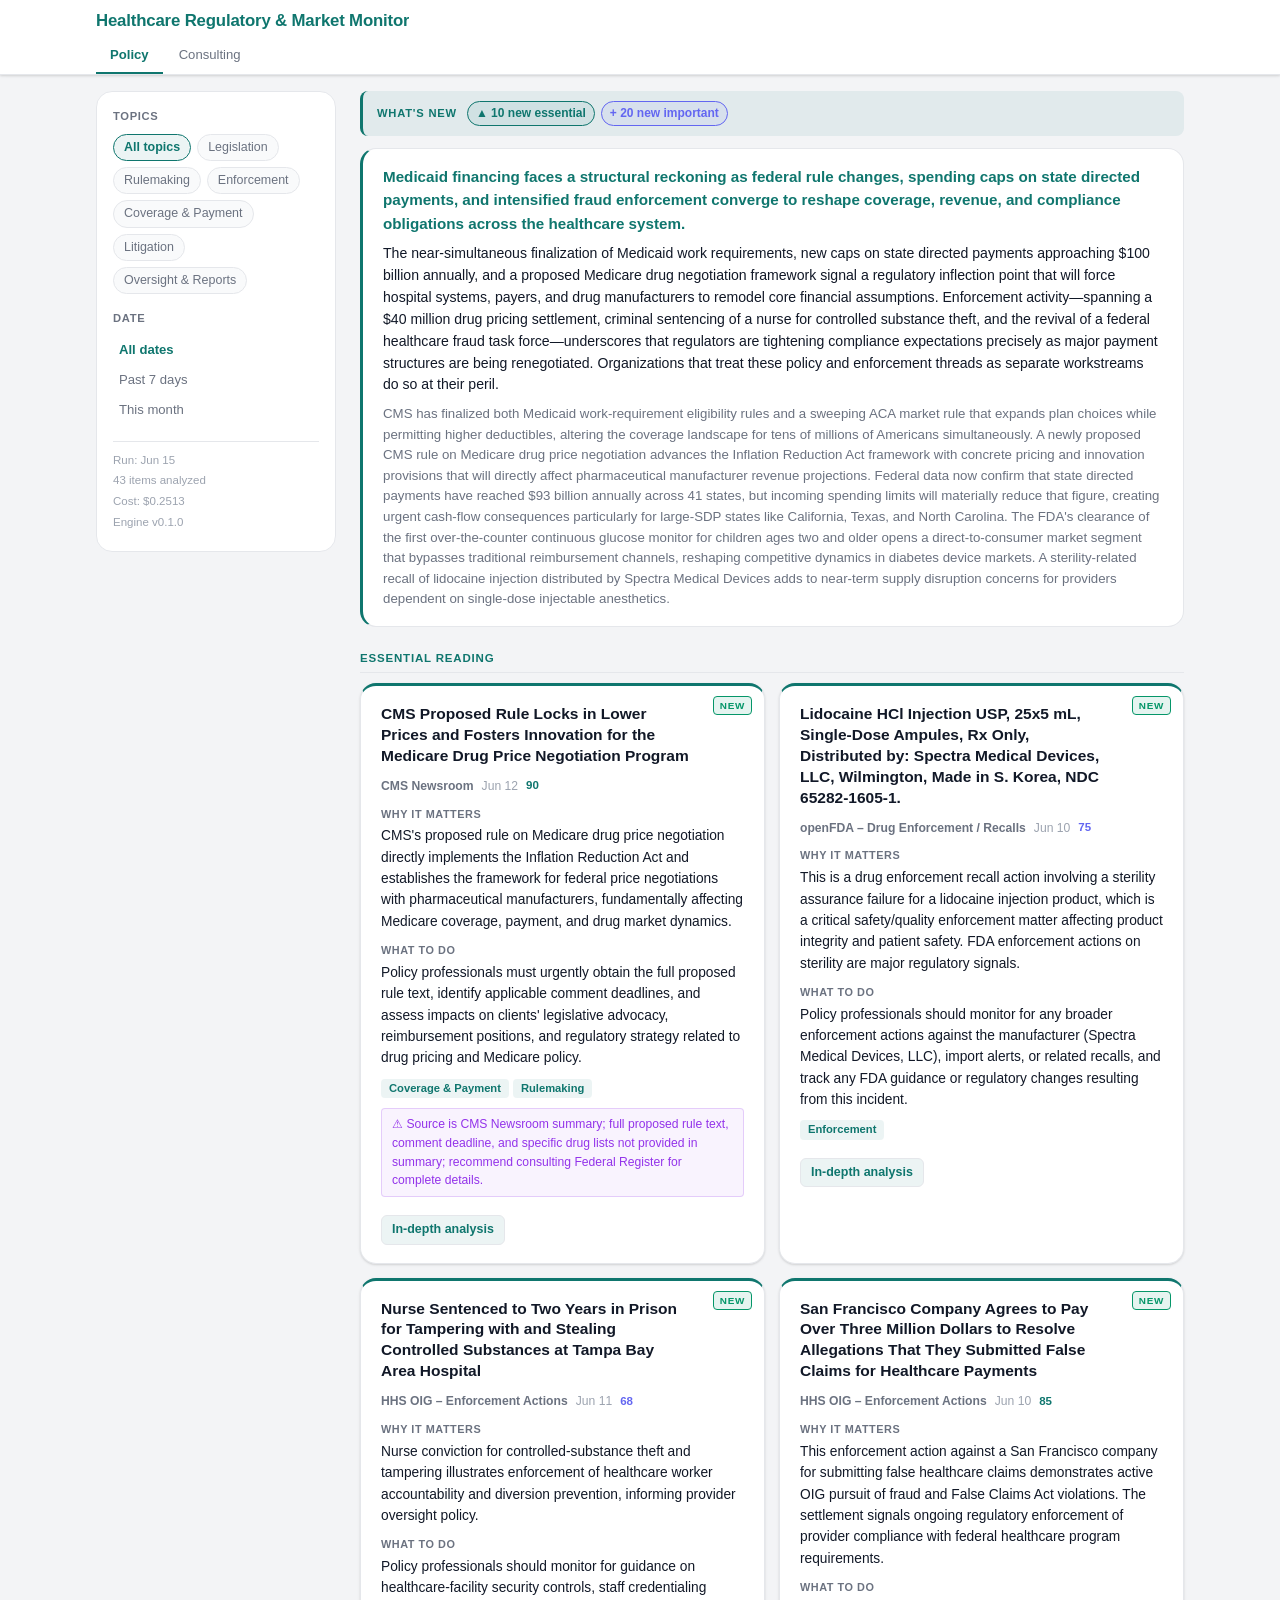
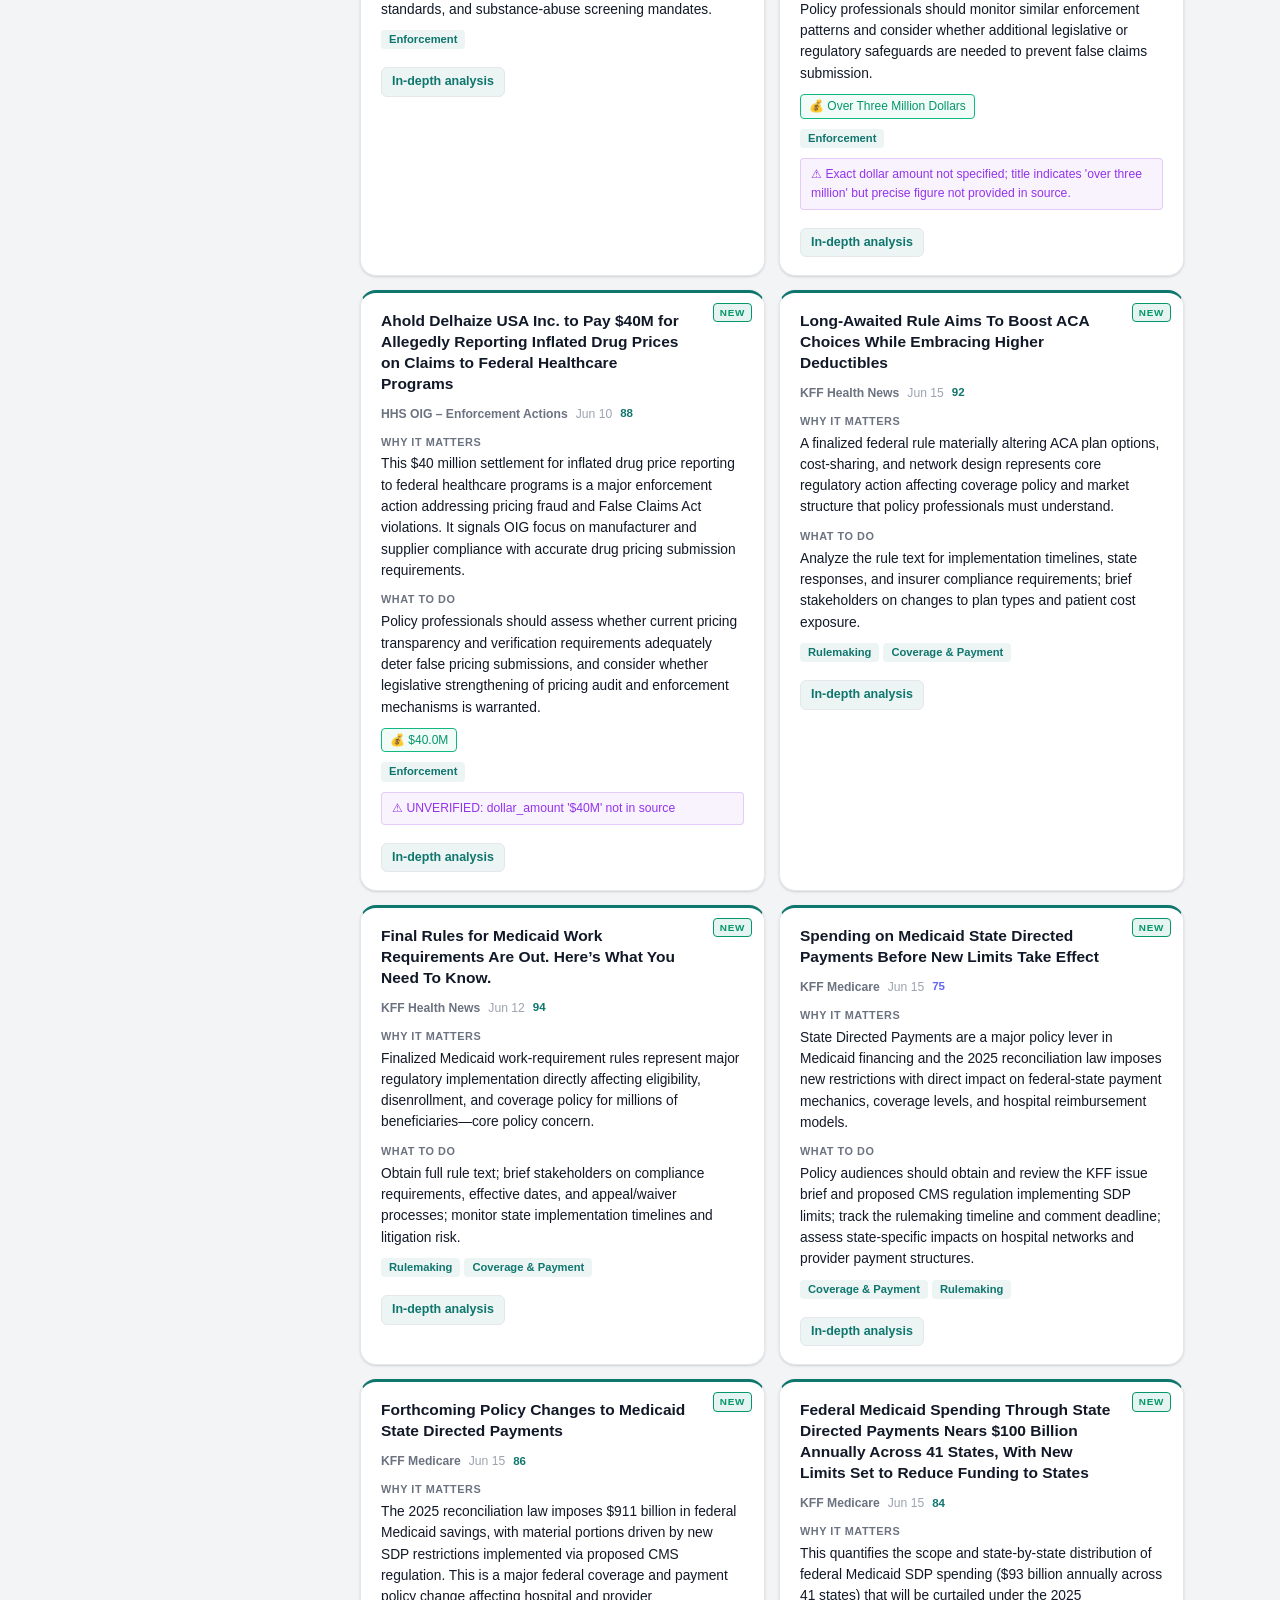
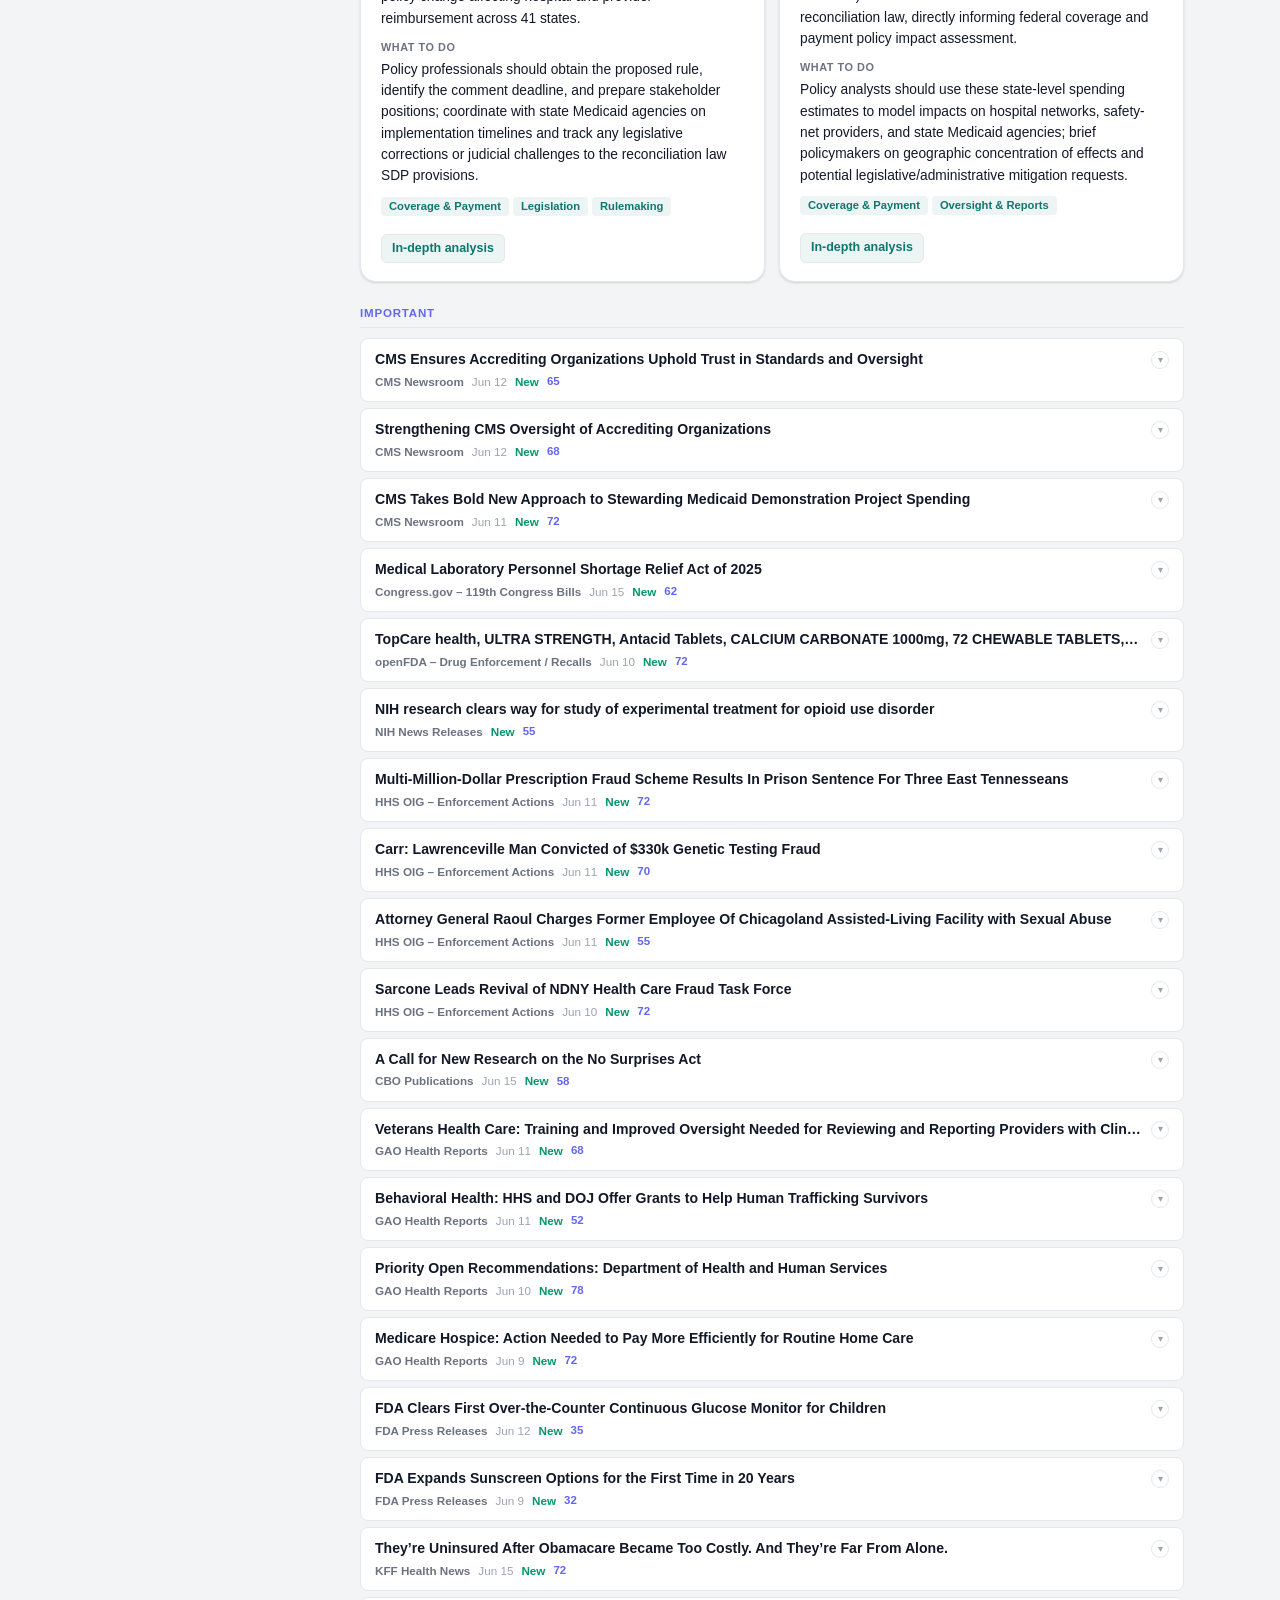
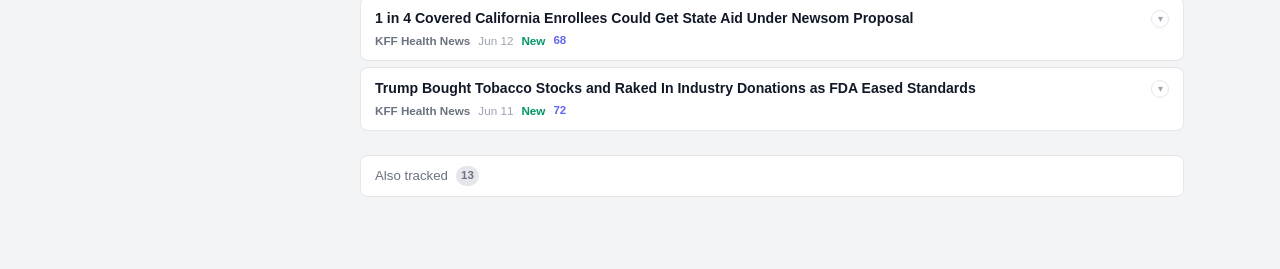
==== clients/healthcare-regulatory/artifacts/index.html @ 038f6794 "Healthcare config, engine fixes, frontend search + safe links Engine (general, config-driven): - Bro" ====
<!doctype html>
<html lang="en">
<head>
  <meta charset="utf-8">
  <meta name="viewport" content="width=device-width, initial-scale=1">
  <meta name="theme-color" content="#0052cc" id="meta-theme-color">
  <title>Intelligence Brief</title>
  <style>/* ═══════════════════════════════════════════════════════════════════
   Custom properties — accent overridden at runtime from data JSON
   ═══════════════════════════════════════════════════════════════════ */
:root {
  --accent: #0052cc;
  --accent-dark: #003d99;
  --accent-bg: rgba(0,82,204,.08);

  --text: #111827;
  --text-sec: #6b7280;
  --text-muted: #9ca3af;

  --bg: #f3f4f6;
  --surface: #ffffff;
  --surface-alt: #f9fafb;
  --border: #e5e7eb;

  --t1-accent: var(--accent);
  --t2-accent: #6366f1;
  --t3-color: var(--text-sec);

  --sig-new: #059669;
  --sig-deadline: #dc2626;
  --sig-escalate: #d97706;
  --sig-unverified: #9333ea;

  --r-s: 4px;
  --r-m: 8px;
  --r-l: 12px;
  --r-xl: 16px;

  --shadow: 0 1px 3px rgba(0,0,0,.1), 0 1px 2px rgba(0,0,0,.06);
  --shadow-lg: 0 4px 12px rgba(0,0,0,.1);

  --dur: 160ms;
  --ease: ease;
}

/* ═══════════════════════════════════════════════════════════════════
   Reset & base
   ═══════════════════════════════════════════════════════════════════ */
*, *::before, *::after { box-sizing: border-box; margin: 0; padding: 0; }

body {
  font-family: -apple-system, BlinkMacSystemFont, "Segoe UI", Roboto,
               "Helvetica Neue", Arial, sans-serif;
  font-size: 15px;
  line-height: 1.55;
  color: var(--text);
  background: var(--bg);
  -webkit-font-smoothing: antialiased;
}

a { color: var(--accent); text-decoration: none; }
a:hover { text-decoration: underline; }

h1, h2, h3 { font-weight: 600; line-height: 1.3; }
p { margin-bottom: .6em; }
p:last-child { margin-bottom: 0; }
ul { list-style: none; }

button {
  cursor: pointer;
  border: none;
  background: none;
  font: inherit;
  color: inherit;
}

/* ═══════════════════════════════════════════════════════════════════
   Layout helpers
   ═══════════════════════════════════════════════════════════════════ */
.container {
  width: 100%;
  max-width: 1120px;
  margin: 0 auto;
  padding-left: 16px;
  padding-right: 16px;
}

/* ═══════════════════════════════════════════════════════════════════
   Loading screen
   ═══════════════════════════════════════════════════════════════════ */
#loading-screen {
  position: fixed;
  inset: 0;
  display: flex;
  align-items: center;
  justify-content: center;
  background: var(--bg);
  z-index: 999;
}

#loading-screen.hidden { display: none; }

.loading-inner {
  display: flex;
  flex-direction: column;
  align-items: center;
  gap: 16px;
  color: var(--text-sec);
  font-size: .9rem;
}

.loading-spinner {
  width: 32px;
  height: 32px;
  border: 3px solid var(--border);
  border-top-color: var(--accent);
  border-radius: 50%;
  animation: spin .7s linear infinite;
}

@keyframes spin { to { transform: rotate(360deg); } }

/* ═══════════════════════════════════════════════════════════════════
   Header — sticky, mobile-first
   ═══════════════════════════════════════════════════════════════════ */
.site-header {
  position: sticky;
  top: 0;
  z-index: 100;
  background: var(--surface);
  border-bottom: 1px solid var(--border);
  box-shadow: var(--shadow);
}

.header-inner {
  padding-top: 10px;
  padding-bottom: 0;
}

.header-top {
  display: flex;
  align-items: center;
  justify-content: space-between;
  margin-bottom: 6px;
}

.site-title {
  font-size: .95rem;
  font-weight: 700;
  color: var(--accent);
  letter-spacing: -.01em;
  white-space: nowrap;
  overflow: hidden;
  text-overflow: ellipsis;
}

/* Filters toggle button (hidden on desktop) */
.filter-toggle {
  display: inline-flex;
  align-items: center;
  gap: 5px;
  padding: 5px 12px;
  border: 1px solid var(--border);
  border-radius: var(--r-l);
  font-size: .8rem;
  font-weight: 500;
  color: var(--text-sec);
  background: var(--surface);
  flex-shrink: 0;
  transition: border-color var(--dur), color var(--dur);
}
.filter-toggle[aria-expanded="true"] {
  border-color: var(--accent);
  color: var(--accent);
}

/* Edition tabs */
.edition-nav {
  display: flex;
  gap: 2px;
  overflow-x: auto;
  -webkit-overflow-scrolling: touch;
  scrollbar-width: none;
  padding-bottom: 0;
}
.edition-nav::-webkit-scrollbar { display: none; }

.edition-btn {
  flex-shrink: 0;
  padding: 7px 14px;
  font-size: .82rem;
  font-weight: 500;
  color: var(--text-sec);
  border-bottom: 2px solid transparent;
  border-radius: var(--r-s) var(--r-s) 0 0;
  transition: color var(--dur), border-color var(--dur);
  white-space: nowrap;
}
.edition-btn:hover { color: var(--text); }
.edition-btn.active {
  color: var(--accent);
  border-bottom-color: var(--accent);
  font-weight: 600;
}

/* ═══════════════════════════════════════════════════════════════════
   Page layout — single column on mobile, sidebar on desktop
   ═══════════════════════════════════════════════════════════════════ */
.layout {
  display: block;
  padding-top: 16px;
  padding-bottom: 48px;
}

/* ═══════════════════════════════════════════════════════════════════
   Filter panel — collapses to a drawer on mobile
   ═══════════════════════════════════════════════════════════════════ */
.filter-panel {
  display: none;
  background: var(--surface);
  border: 1px solid var(--border);
  border-radius: var(--r-xl);
  padding: 16px;
  margin-bottom: 16px;
}
.filter-panel.open { display: block; }

.filter-section { margin-bottom: 16px; }
.filter-section:last-child { margin-bottom: 0; }

.filter-label {
  font-size: .7rem;
  font-weight: 700;
  text-transform: uppercase;
  letter-spacing: .06em;
  color: var(--text-sec);
  margin-bottom: 8px !important;
}

/* Category pills */
.category-pills {
  display: flex;
  flex-wrap: wrap;
  gap: 6px;
}

.cat-pill {
  padding: 3px 10px;
  border: 1px solid var(--border);
  border-radius: 20px;
  font-size: .78rem;
  font-weight: 500;
  color: var(--text-sec);
  background: var(--surface-alt);
  cursor: pointer;
  transition: border-color var(--dur), color var(--dur), background var(--dur);
  white-space: nowrap;
}
.cat-pill:hover { border-color: var(--accent); color: var(--accent); }
.cat-pill.active {
  background: var(--accent-bg);
  border-color: var(--accent);
  color: var(--accent);
  font-weight: 600;
}

/* Date filters */
.date-filters { display: flex; flex-direction: column; gap: 2px; }

.date-btn {
  padding: 4px 6px;
  border-radius: var(--r-s);
  font-size: .82rem;
  color: var(--text-sec);
  text-align: left;
  cursor: pointer;
  transition: background var(--dur), color var(--dur);
}
.date-btn:hover { background: var(--surface-alt); color: var(--text); }
.date-btn.active { color: var(--accent); font-weight: 600; }

/* Run metadata */
.run-meta {
  font-size: .72rem;
  color: var(--text-muted);
  border-top: 1px solid var(--border);
  padding-top: 10px;
  margin-top: 4px;
}
.run-meta p { margin-bottom: 3px !important; }

/* ═══════════════════════════════════════════════════════════════════
   What's-new zone
   ═══════════════════════════════════════════════════════════════════ */
#whats-new { margin-bottom: 24px; }

.wn-bar {
  display: flex;
  flex-wrap: wrap;
  gap: 6px;
  align-items: center;
  padding: 10px 14px;
  background: var(--accent-bg);
  border-left: 3px solid var(--accent);
  border-radius: var(--r-m);
  margin-bottom: 12px;
}

.wn-label {
  font-size: .7rem;
  font-weight: 800;
  text-transform: uppercase;
  letter-spacing: .07em;
  color: var(--accent);
  margin-right: 4px;
}

.sig-chip {
  display: inline-flex;
  align-items: center;
  gap: 3px;
  padding: 2px 8px;
  border-radius: 20px;
  font-size: .75rem;
  font-weight: 600;
  white-space: nowrap;
}
.sig-chip.t1  { background: var(--accent-bg); color: var(--accent); border: 1px solid var(--accent); }
.sig-chip.t2  { background: rgba(99,102,241,.08); color: var(--t2-accent); border: 1px solid var(--t2-accent); }
.sig-chip.esc { background: rgba(217,119,6,.08); color: var(--sig-escalate); border: 1px solid var(--sig-escalate); }
.sig-chip.dl  { background: rgba(220,38,38,.08); color: var(--sig-deadline); border: 1px solid var(--sig-deadline); }

/* Editorial block */
.editorial {
  background: var(--surface);
  border: 1px solid var(--border);
  border-left: 3px solid var(--accent);
  border-radius: var(--r-xl);
  padding: 16px 20px;
}
.editorial-theme {
  font-size: .95rem;
  font-weight: 700;
  color: var(--accent);
  margin-bottom: 8px !important;
}
.editorial-note {
  font-size: .88rem;
  margin-bottom: 8px !important;
}
.editorial-digest {
  font-size: .83rem;
  color: var(--text-sec);
  margin-bottom: 0 !important;
}

/* ═══════════════════════════════════════════════════════════════════
   Tier section headings
   ═══════════════════════════════════════════════════════════════════ */
.tier-section { margin-bottom: 24px; }

.tier-heading {
  font-size: .72rem;
  font-weight: 700;
  text-transform: uppercase;
  letter-spacing: .07em;
  color: var(--text-sec);
  margin-bottom: 10px;
  padding-bottom: 6px;
  border-bottom: 1px solid var(--border);
}
.tier1-heading { color: var(--t1-accent); }
.tier2-heading { color: var(--t2-accent); }

/* ═══════════════════════════════════════════════════════════════════
   Tier 1 — full cards in a responsive grid
   ═══════════════════════════════════════════════════════════════════ */
.card-grid {
  display: grid;
  gap: 14px;
  grid-template-columns: 1fr;
}

.full-card {
  background: var(--surface);
  border: 1px solid var(--border);
  border-top: 3px solid var(--accent);
  border-radius: var(--r-xl);
  padding: 18px 20px;
  box-shadow: var(--shadow);
  display: flex;
  flex-direction: column;
  gap: 10px;
  position: relative;
}

.new-badge {
  position: absolute;
  top: 10px;
  right: 12px;
  font-size: .62rem;
  font-weight: 800;
  letter-spacing: .07em;
  color: var(--sig-new);
  background: rgba(5,150,105,.1);
  border: 1px solid var(--sig-new);
  padding: 1px 6px;
  border-radius: var(--r-s);
}

.card-title {
  font-size: .97rem;
  font-weight: 600;
  line-height: 1.35;
  color: var(--text);
  padding-right: 52px; /* room for NEW badge */
}
.card-title a { color: inherit; }
.card-title a:hover { color: var(--accent); text-decoration: none; }

.card-meta {
  display: flex;
  flex-wrap: wrap;
  align-items: center;
  gap: 8px;
  font-size: .76rem;
  color: var(--text-muted);
}
.source-tag {
  font-weight: 600;
  color: var(--text-sec);
}
.score-dot {
  font-size: .72rem;
  font-weight: 700;
}

.analysis-block { font-size: .86rem; }

.analysis-label {
  font-size: .68rem;
  font-weight: 700;
  text-transform: uppercase;
  letter-spacing: .05em;
  color: var(--text-sec);
  display: block;
  margin-bottom: 3px;
}

.so-what, .now-what { margin-bottom: 10px; }
.now-what { margin-bottom: 0; }

/* Stat chips strip */
.stat-chips {
  display: flex;
  flex-wrap: wrap;
  gap: 6px;
}
.stat-chip {
  display: inline-flex;
  align-items: center;
  gap: 4px;
  padding: 2px 8px;
  border: 1px solid var(--border);
  border-radius: var(--r-s);
  font-size: .75rem;
  font-weight: 500;
  color: var(--text-sec);
  background: var(--surface-alt);
}
.stat-chip.money      { border-color:#10b981; color:#059669; background:rgba(16,185,129,.06); }
.stat-chip.population { border-color:#6366f1; color:#4f46e5; background:rgba(99,102,241,.06); }
.stat-chip.deadline   { border-color:var(--sig-deadline); color:var(--sig-deadline); background:rgba(220,38,38,.06); }
.stat-chip.deadline.imminent { font-weight:700; }

/* Category tags */
.cat-tags { display: flex; flex-wrap: wrap; gap: 4px; }
.cat-tag {
  padding: 1px 8px;
  background: var(--accent-bg);
  color: var(--accent);
  border-radius: var(--r-s);
  font-size: .7rem;
  font-weight: 600;
  cursor: pointer;
}
.cat-tag:hover { opacity: .75; }

/* Confidence / unverified warning */
.conf-note {
  font-size: .76rem;
  color: var(--sig-unverified);
  background: rgba(147,51,234,.06);
  border: 1px solid rgba(147,51,234,.2);
  border-radius: var(--r-s);
  padding: 6px 10px;
}

/* ═══════════════════════════════════════════════════════════════════
   Tier 2 — compact expandable rows using <details>
   ═══════════════════════════════════════════════════════════════════ */
.card-list { display: flex; flex-direction: column; gap: 6px; }

.compact-row {
  background: var(--surface);
  border: 1px solid var(--border);
  border-radius: var(--r-m);
  overflow: hidden;
}

.compact-summary {
  display: grid;
  grid-template-columns: 1fr auto;
  align-items: start;
  gap: 10px;
  padding: 10px 14px;
  cursor: pointer;
  user-select: none;
  list-style: none;
  transition: background var(--dur);
}
.compact-summary::-webkit-details-marker { display: none; }
.compact-summary::marker { display: none; }
.compact-summary:hover { background: var(--surface-alt); }
.compact-row[open] .compact-summary { background: var(--surface-alt); }

.compact-left { min-width: 0; }

.compact-title {
  font-size: .88rem;
  font-weight: 600;
  color: var(--text);
  white-space: nowrap;
  overflow: hidden;
  text-overflow: ellipsis;
  margin-bottom: 2px;
}
.compact-meta {
  font-size: .73rem;
  color: var(--text-muted);
  display: flex;
  flex-wrap: wrap;
  gap: 8px;
  align-items: center;
}

.chevron {
  width: 18px;
  height: 18px;
  border: 1.5px solid var(--border);
  border-radius: 50%;
  display: flex;
  align-items: center;
  justify-content: center;
  font-size: .65rem;
  color: var(--text-muted);
  flex-shrink: 0;
  margin-top: 2px;
  transition: transform var(--dur);
}
.compact-row[open] .chevron { transform: rotate(180deg); }

.compact-detail {
  padding: 12px 14px 14px;
  border-top: 1px solid var(--border);
  background: var(--surface-alt);
  display: flex;
  flex-direction: column;
  gap: 10px;
}
.compact-detail .analysis-block { font-size: .84rem; }

.source-link {
  font-size: .78rem;
  color: var(--accent);
  align-self: flex-start;
}

/* ═══════════════════════════════════════════════════════════════════
   Tier 3 — collapsed drawer
   ═══════════════════════════════════════════════════════════════════ */
.tier3-drawer {
  border: 1px solid var(--border);
  border-radius: var(--r-m);
  overflow: hidden;
  margin-bottom: 24px;
}

.tier3-summary {
  display: flex;
  align-items: center;
  gap: 8px;
  padding: 10px 14px;
  cursor: pointer;
  user-select: none;
  font-size: .83rem;
  font-weight: 500;
  color: var(--text-sec);
  background: var(--surface);
  list-style: none;
  transition: background var(--dur);
}
.tier3-summary::-webkit-details-marker { display: none; }
.tier3-summary::marker { display: none; }
.tier3-summary:hover { background: var(--surface-alt); }

.tier3-count {
  min-width: 20px;
  height: 20px;
  padding: 0 5px;
  background: var(--border);
  border-radius: 10px;
  font-size: .72rem;
  font-weight: 700;
  color: var(--text-sec);
  display: inline-flex;
  align-items: center;
  justify-content: center;
}

.tier3-list {
  padding: 8px 14px 12px;
  background: var(--surface);
  border-top: 1px solid var(--border);
  display: flex;
  flex-direction: column;
  gap: 4px;
}

.tier3-item {
  display: flex;
  align-items: baseline;
  gap: 8px;
}
.tier3-dot {
  width: 4px;
  height: 4px;
  border-radius: 50%;
  background: var(--border);
  flex-shrink: 0;
  margin-top: 8px;
}
.tier3-item a {
  font-size: .83rem;
  color: var(--text-sec);
  overflow: hidden;
  text-overflow: ellipsis;
  white-space: nowrap;
  min-width: 0;
}
.tier3-item a:hover { color: var(--accent); }
.tier3-item { flex-wrap: wrap; }       /* let the deep-analysis block drop to its own line */

/* ═══════════════════════════════════════════════════════════════════
   In-depth analysis (per item, all tiers)
   ═══════════════════════════════════════════════════════════════════ */
.deep-wrap { width: 100%; margin-top: 8px; }

.deep-btn {
  font-size: .78rem;
  font-weight: 600;
  color: var(--accent);
  background: var(--accent-bg);
  border: 1px solid var(--border);
  border-radius: var(--radius-sm, 6px);
  padding: 4px 10px;
  cursor: pointer;
}
.deep-btn:hover { border-color: var(--accent); }
.deep-btn[aria-expanded="true"] { background: var(--accent); color: #fff; }

.deep-panel {
  margin-top: 8px;
  padding: 10px 12px;
  background: var(--surface-alt, var(--surface));
  border: 1px solid var(--border);
  border-radius: var(--radius-sm, 6px);
}
.deep-section + .deep-section { margin-top: 10px; }
.deep-section-label {
  font-size: .72rem;
  text-transform: uppercase;
  letter-spacing: .04em;
  color: var(--text-muted);
  margin: 0 0 3px;
}
.deep-text { font-size: .85rem; color: var(--text-sec); margin: 0; }
.deep-list { font-size: .85rem; color: var(--text-sec); margin: 0; padding-left: 18px; }
.deep-list li { margin: 2px 0; }
.deep-empty { font-size: .82rem; color: var(--text-muted); margin: 0; }

/* ═══════════════════════════════════════════════════════════════════
   Empty state
   ═══════════════════════════════════════════════════════════════════ */
.empty-state {
  text-align: center;
  padding: 32px 16px;
  color: var(--text-muted);
  font-size: .88rem;
  background: var(--surface);
  border: 1px dashed var(--border);
  border-radius: var(--r-m);
}

/* ═══════════════════════════════════════════════════════════════════
   Desktop layout — sidebar appears at 900 px
   ═══════════════════════════════════════════════════════════════════ */
@media (min-width: 900px) {
  .filter-toggle { display: none; }

  .layout {
    display: grid;
    grid-template-columns: 220px 1fr;
    gap: 24px;
    align-items: start;
  }

  .filter-panel {
    display: block !important;
    position: sticky;
    top: 90px;
    max-height: calc(100vh - 110px);
    overflow-y: auto;
    scrollbar-width: thin;
    margin-bottom: 0;
  }

  .card-grid { grid-template-columns: repeat(2, 1fr); }

  .site-title { font-size: 1.05rem; }
}

@media (min-width: 1120px) {
  .layout { grid-template-columns: 240px 1fr; }
}
</style>
</head>
<body>
  <div id="loading-screen" aria-live="polite" aria-label="Loading">
    <div class="loading-inner">
      <div class="loading-spinner"></div>
      <p>Loading briefing…</p>
    </div>
  </div>

  <header class="site-header" id="site-header" hidden>
    <div class="header-inner container">
      <div class="header-top">
        <h1 class="site-title" id="site-title"></h1>
        <button class="filter-toggle" id="filter-toggle"
                aria-expanded="false" aria-controls="filter-panel">
          <svg width="16" height="16" viewBox="0 0 16 16" fill="currentColor" aria-hidden="true">
            <path d="M1 3h14v1.5L9 10v5l-2-1V10L1 4.5V3z"/>
          </svg>
          Filters
        </button>
      </div>
      <nav class="edition-nav" id="edition-nav" aria-label="Editions"></nav>
    </div>
  </header>

  <div class="layout container" id="main-layout" hidden>
    <aside class="filter-panel" id="filter-panel" aria-label="Filters">
      <div class="filter-section" id="category-section">
        <p class="filter-label">Topics</p>
        <div class="category-pills" id="category-pills"></div>
      </div>
      <div class="filter-section">
        <p class="filter-label">Date</p>
        <div class="date-filters" id="date-filters"></div>
      </div>
      <div class="run-meta" id="run-meta"></div>
    </aside>

    <main class="content" id="content" role="main">
      <section aria-label="What's new" id="whats-new"></section>

      <section class="tier-section" id="tier1-section">
        <h2 class="tier-heading tier1-heading">Essential Reading</h2>
        <div class="card-grid" id="tier1-cards"></div>
        <p class="empty-state" id="tier1-empty" hidden>
          No essential items match the current filters.
        </p>
      </section>

      <section class="tier-section" id="tier2-section">
        <h2 class="tier-heading tier2-heading">Important</h2>
        <div class="card-list" id="tier2-cards"></div>
        <p class="empty-state" id="tier2-empty" hidden>
          No important items match the current filters.
        </p>
      </section>

      <details class="tier3-drawer" id="tier3-drawer">
        <summary class="tier3-summary">
          Also tracked
          <span class="tier3-count" id="tier3-count">0</span>
        </summary>
        <ul class="tier3-list" id="tier3-list" aria-label="Routine items"></ul>
      </details>
    </main>
  </div>

  <script>window.__DATA_URL = 'run_output.json';</script>
  <script>'use strict';

/* ═══════════════════════════════════════════════════════════════════
   State
   ═══════════════════════════════════════════════════════════════════ */
const state = {
  data: null,
  activeEdition: null,   // edition id string
  activeCategory: null,  // category string, null = all
  dateFilter: 'all',     // 'all' | 'week' | 'month'
  newIds: new Set(),     // item_ids that are new this run
};

/* ═══════════════════════════════════════════════════════════════════
   Boot
   ═══════════════════════════════════════════════════════════════════ */
document.addEventListener('DOMContentLoaded', () => {
  const url = window.__DATA_URL || 'run_output.json';
  fetch(url)
    .then(r => {
      if (!r.ok) throw new Error('HTTP ' + r.status + ' loading ' + url);
      return r.json();
    })
    .then(data => {
      state.data = data;
      boot();
    })
    .catch(err => {
      const scr = document.getElementById('loading-screen');
      scr.innerHTML =
        '<div class="loading-inner" style="color:var(--sig-deadline)">' +
        '<p>Could not load briefing data.</p>' +
        '<p style="font-size:.8rem;color:var(--text-muted)">' + esc(err.message) + '</p>' +
        '</div>';
    });
});

function boot() {
  const { data } = state;
  const wn = data.whats_new || {};
  state.newIds = new Set([...(wn.new_tier_1 || []), ...(wn.new_tier_2 || [])]);

  const cfg = data.site_config;
  if (cfg && cfg.editions && cfg.editions.length > 0) {
    state.activeEdition = cfg.editions[0].id;
  }

  applyBranding(cfg);
  buildEditionNav(cfg);
  buildFilterPanel(cfg);
  wireFilterToggle();
  renderRunMeta();
  render();

  document.getElementById('loading-screen').classList.add('hidden');
  document.getElementById('site-header').hidden = false;
  document.getElementById('main-layout').hidden = false;
}

/* ═══════════════════════════════════════════════════════════════════
   Branding — accent color and title from data
   ═══════════════════════════════════════════════════════════════════ */
function applyBranding(cfg) {
  if (!cfg) return;
  document.title = cfg.name + ' — Briefing';
  document.getElementById('site-title').textContent = cfg.name;
  if (cfg.accent_color) {
    const root = document.documentElement;
    root.style.setProperty('--accent', cfg.accent_color);
    root.style.setProperty('--accent-dark', shiftLightness(cfg.accent_color, -0.12));
    root.style.setProperty('--accent-bg', hexAlpha(cfg.accent_color, 0.08));
    const meta = document.getElementById('meta-theme-color');
    if (meta) meta.setAttribute('content', cfg.accent_color);
  }
}

function shiftLightness(hex, delta) {
  const r = clamp(parseInt(hex.slice(1, 3), 16) + Math.round(delta * 255));
  const g = clamp(parseInt(hex.slice(3, 5), 16) + Math.round(delta * 255));
  const b = clamp(parseInt(hex.slice(5, 7), 16) + Math.round(delta * 255));
  return '#' + [r, g, b].map(v => v.toString(16).padStart(2, '0')).join('');
}
function hexAlpha(hex, a) {
  const r = parseInt(hex.slice(1, 3), 16);
  const g = parseInt(hex.slice(3, 5), 16);
  const b = parseInt(hex.slice(5, 7), 16);
  return 'rgba(' + r + ',' + g + ',' + b + ',' + a + ')';
}
function clamp(v) { return Math.max(0, Math.min(255, v)); }

/* ═══════════════════════════════════════════════════════════════════
   Edition nav
   ═══════════════════════════════════════════════════════════════════ */
function buildEditionNav(cfg) {
  const nav = document.getElementById('edition-nav');
  if (!cfg || cfg.editions.length < 2) { nav.hidden = true; return; }
  nav.innerHTML = '';
  cfg.editions.forEach(ed => {
    const btn = el('button', 'edition-btn' + (ed.id === state.activeEdition ? ' active' : ''));
    btn.textContent = ed.label;
    btn.dataset.id = ed.id;
    btn.addEventListener('click', () => {
      state.activeEdition = ed.id;
      state.activeCategory = null;
      nav.querySelectorAll('.edition-btn').forEach(b =>
        b.classList.toggle('active', b.dataset.id === ed.id));
      refreshCategoryPills(cfg);
      render();
    });
    nav.appendChild(btn);
  });
}

/* ═══════════════════════════════════════════════════════════════════
   Filter panel
   ═══════════════════════════════════════════════════════════════════ */
function buildFilterPanel(cfg) {
  refreshCategoryPills(cfg);
  buildDateButtons();
}

function refreshCategoryPills(cfg) {
  const wrap = document.getElementById('category-pills');
  const sec = document.getElementById('category-section');
  wrap.innerHTML = '';
  if (!cfg) return;

  const edition = cfg.editions.find(e => e.id === state.activeEdition);
  if (!edition || !edition.categories.length) {
    sec.hidden = true;
    return;
  }
  sec.hidden = false;

  // "All" pill
  wrap.appendChild(makePill('All topics', null));
  edition.categories.forEach(cat => wrap.appendChild(makePill(cat, cat)));
}

function makePill(label, value) {
  const btn = el('button', 'cat-pill' + (state.activeCategory === value ? ' active' : ''));
  btn.textContent = label;
  btn.addEventListener('click', () => {
    state.activeCategory = (state.activeCategory === value) ? null : value;
    syncPillStates(value);
    render();
  });
  return btn;
}

function syncPillStates(clicked) {
  document.querySelectorAll('.cat-pill').forEach(p => {
    const isAll = p.textContent === 'All topics';
    p.classList.toggle('active', isAll ? state.activeCategory === null : p.textContent === state.activeCategory);
  });
}

function buildDateButtons() {
  const wrap = document.getElementById('date-filters');
  [['All dates', 'all'], ['Past 7 days', 'week'], ['This month', 'month']].forEach(([label, val]) => {
    const btn = el('button', 'date-btn' + (state.dateFilter === val ? ' active' : ''));
    btn.textContent = label;
    btn.addEventListener('click', () => {
      state.dateFilter = val;
      document.querySelectorAll('.date-btn').forEach(b =>
        b.classList.toggle('active', b.textContent === label));
      render();
    });
    wrap.appendChild(btn);
  });
}

function wireFilterToggle() {
  const btn = document.getElementById('filter-toggle');
  const panel = document.getElementById('filter-panel');
  btn.addEventListener('click', () => {
    const open = panel.classList.toggle('open');
    btn.setAttribute('aria-expanded', String(open));
  });
}

/* ═══════════════════════════════════════════════════════════════════
   Filtering
   ═══════════════════════════════════════════════════════════════════ */
function filteredItems() {
  const now = Date.now();
  const weekMs = 7 * 86400e3;
  return (state.data.items || []).filter(item => {
    // Edition: must have non-zero relevance in the active edition
    if (state.activeEdition) {
      const ea = item.per_edition && item.per_edition[state.activeEdition];
      if (!ea || ea.relevance_score === 0) return false;
    }
    // Category
    if (state.activeCategory) {
      const ea = item.per_edition && item.per_edition[state.activeEdition];
      if (!ea || !ea.categories.includes(state.activeCategory)) return false;
    }
    // Date
    if (state.dateFilter !== 'all') {
      const ts = new Date(item.published_at || item.collected_at).getTime();
      if (state.dateFilter === 'week' && now - ts > weekMs) return false;
      if (state.dateFilter === 'month') {
        const d = new Date(ts);
        const today = new Date();
        if (d.getFullYear() !== today.getFullYear() || d.getMonth() !== today.getMonth()) return false;
      }
    }
    return true;
  });
}

/* ═══════════════════════════════════════════════════════════════════
   Main render
   ═══════════════════════════════════════════════════════════════════ */
function render() {
  const items = filteredItems();
  const t1 = items.filter(i => i.tier === 1);
  const t2 = items.filter(i => i.tier === 2);
  const t3 = items.filter(i => i.tier === 3);

  renderWhatsNew(items);
  renderTier1(t1);
  renderTier2(t2);
  renderTier3(t3);
}

/* ═══════════════════════════════════════════════════════════════════
   What's-new zone
   ═══════════════════════════════════════════════════════════════════ */
function renderWhatsNew(visible) {
  const sec = document.getElementById('whats-new');
  sec.innerHTML = '';
  const wn = state.data.whats_new || {};
  const editorial = state.data.editorial;
  const visSet = new Set(visible.map(i => i.item_id));

  const n1    = (wn.new_tier_1  || []).filter(id => visSet.has(id)).length;
  const n2    = (wn.new_tier_2  || []).filter(id => visSet.has(id)).length;
  const nEsc  = (wn.escalated   || []).filter(e  => visSet.has(e.item_id)).length;
  const dl    = (wn.deadline_imminent || []).filter(id => visSet.has(id)).length;

  const chips = [];
  if (n1)   chips.push('<span class="sig-chip t1">▲ ' + n1 + ' new essential</span>');
  if (n2)   chips.push('<span class="sig-chip t2">+ ' + n2 + ' new important</span>');
  if (nEsc) chips.push('<span class="sig-chip esc">↑ ' + nEsc + ' escalated</span>');
  if (dl)   chips.push('<span class="sig-chip dl">⏰ ' + dl + ' deadline soon</span>');

  if (chips.length) {
    const bar = el('div', 'wn-bar');
    bar.innerHTML = '<span class="wn-label">What\'s new</span>' + chips.join('');
    sec.appendChild(bar);
  }

  if (editorial) {
    const card = el('div', 'editorial');
    card.innerHTML =
      '<p class="editorial-theme">' + esc(editorial.theme_of_week) + '</p>' +
      '<p class="editorial-note">' + esc(editorial.editors_note) + '</p>' +
      '<p class="editorial-digest">' + esc(editorial.whats_new_digest) + '</p>';
    sec.appendChild(card);
  }
}

/* ═══════════════════════════════════════════════════════════════════
   Tier 1 — full cards
   ═══════════════════════════════════════════════════════════════════ */
function renderTier1(items) {
  const grid = document.getElementById('tier1-cards');
  const empty = document.getElementById('tier1-empty');
  grid.innerHTML = '';
  empty.hidden = items.length > 0;
  items.forEach(item => grid.appendChild(fullCard(item)));
}

function fullCard(item) {
  const ea = editionAnalysis(item);
  const isNew = state.newIds.has(item.item_id);
  const div = el('div', 'full-card');

  // NEW badge
  if (isNew) {
    const badge = el('span', 'new-badge');
    badge.textContent = 'NEW';
    div.appendChild(badge);
  }

  // Title
  const titleEl = el('div', 'card-title');
  const link = el('a');
  link.href = item.url;
  link.target = '_blank';
  link.rel = 'noopener';
  link.textContent = item.title;
  titleEl.appendChild(link);
  div.appendChild(titleEl);

  // Meta row
  const meta = el('div', 'card-meta');
  const src = el('span', 'source-tag');
  src.textContent = item.source_id;
  meta.appendChild(src);
  if (item.published_at) {
    const dt = el('span');
    dt.textContent = fmtDate(item.published_at);
    meta.appendChild(dt);
  }
  if (ea) {
    const sc = el('span', 'score-dot');
    sc.textContent = ea.relevance_score;
    sc.style.color = ea.relevance_score >= 80 ? 'var(--t1-accent)' : 'var(--t2-accent)';
    meta.appendChild(sc);
  }
  div.appendChild(meta);

  // Analysis
  if (ea) {
    const ab = el('div', 'analysis-block');
    ab.innerHTML =
      '<div class="so-what">' +
        '<span class="analysis-label">Why it matters</span>' +
        esc(ea.so_what) +
      '</div>' +
      '<div class="now-what">' +
        '<span class="analysis-label">What to do</span>' +
        esc(ea.now_what) +
      '</div>';
    div.appendChild(ab);
  }

  // Stat chips
  const chips = statChips(item);
  if (chips) div.appendChild(chips);

  // Category tags
  if (ea && ea.categories.length) {
    const tags = el('div', 'cat-tags');
    ea.categories.forEach(cat => {
      const t = el('span', 'cat-tag');
      t.textContent = cat;
      t.addEventListener('click', () => { state.activeCategory = cat; syncPillStates(cat); render(); });
      tags.appendChild(t);
    });
    div.appendChild(tags);
  }

  // Confidence note
  if (item.confidence_note) {
    const note = el('div', 'conf-note');
    note.textContent = '⚠ ' + item.confidence_note;
    div.appendChild(note);
  }

  div.appendChild(deepAnalysisBlock(item));
  return div;
}

/* ═══════════════════════════════════════════════════════════════════
   Tier 2 — compact expandable rows
   ═══════════════════════════════════════════════════════════════════ */
function renderTier2(items) {
  const list = document.getElementById('tier2-cards');
  const empty = document.getElementById('tier2-empty');
  list.innerHTML = '';
  empty.hidden = items.length > 0;
  items.forEach(item => list.appendChild(compactRow(item)));
}

function compactRow(item) {
  const ea = editionAnalysis(item);
  const isNew = state.newIds.has(item.item_id);
  const details = el('details', 'compact-row');

  // Summary (always visible)
  const summary = el('summary', 'compact-summary');
  const left = el('div', 'compact-left');

  const title = el('div', 'compact-title');
  title.textContent = item.title;
  left.appendChild(title);

  const meta = el('div', 'compact-meta');
  const src = el('span', 'source-tag');
  src.textContent = item.source_id;
  meta.appendChild(src);
  if (item.published_at) {
    const dt = el('span');
    dt.textContent = fmtDate(item.published_at);
    meta.appendChild(dt);
  }
  if (isNew) {
    const nb = el('span');
    nb.textContent = 'New';
    nb.style.cssText = 'color:var(--sig-new);font-weight:700';
    meta.appendChild(nb);
  }
  if (ea) {
    const sc = el('span', 'score-dot');
    sc.textContent = ea.relevance_score;
    sc.style.color = 'var(--t2-accent)';
    meta.appendChild(sc);
  }
  left.appendChild(meta);
  summary.appendChild(left);

  const chev = el('span', 'chevron');
  chev.textContent = '▾';
  chev.setAttribute('aria-hidden', 'true');
  summary.appendChild(chev);
  details.appendChild(summary);

  // Detail (shown when open)
  if (ea) {
    const detail = el('div', 'compact-detail');

    const ab = el('div', 'analysis-block');
    ab.innerHTML =
      '<div class="so-what">' +
        '<span class="analysis-label">Why it matters</span>' +
        esc(ea.so_what) +
      '</div>' +
      '<div class="now-what">' +
        '<span class="analysis-label">What to do</span>' +
        esc(ea.now_what) +
      '</div>';
    detail.appendChild(ab);

    const chips = statChips(item);
    if (chips) detail.appendChild(chips);

    if (ea.categories.length) {
      const tags = el('div', 'cat-tags');
      ea.categories.forEach(cat => {
        const t = el('span', 'cat-tag');
        t.textContent = cat;
        t.addEventListener('click', () => { state.activeCategory = cat; syncPillStates(cat); render(); });
        tags.appendChild(t);
      });
      detail.appendChild(tags);
    }

    if (item.confidence_note) {
      const note = el('div', 'conf-note');
      note.textContent = '⚠ ' + item.confidence_note;
      detail.appendChild(note);
    }

    const srcLink = el('a', 'source-link');
    srcLink.href = item.url;
    srcLink.target = '_blank';
    srcLink.rel = 'noopener';
    srcLink.textContent = 'Read source ↗';
    detail.appendChild(srcLink);

    details.appendChild(detail);
  }

  details.appendChild(deepAnalysisBlock(item));
  return details;
}

/* ═══════════════════════════════════════════════════════════════════
   Tier 3 — collapsed drawer
   ═══════════════════════════════════════════════════════════════════ */
function renderTier3(items) {
  const list   = document.getElementById('tier3-list');
  const count  = document.getElementById('tier3-count');
  const drawer = document.getElementById('tier3-drawer');
  list.innerHTML = '';
  count.textContent = items.length;
  drawer.style.display = items.length === 0 ? 'none' : '';
  items.forEach(item => {
    const li = el('li', 'tier3-item');
    const dot = el('span', 'tier3-dot');
    const a = el('a');
    a.href = item.url;
    a.target = '_blank';
    a.rel = 'noopener';
    a.title = item.title;
    a.textContent = item.title;
    li.appendChild(dot);
    li.appendChild(a);
    li.appendChild(deepAnalysisBlock(item));
    list.appendChild(li);
  });
}

/* ═══════════════════════════════════════════════════════════════════
   In-depth analysis
   ═══════════════════════════════════════════════════════════════════ */

// ── Live-call seam ───────────────────────────────────────────────────
// Returns a Promise of the deep-analysis payload for one item. Today it
// resolves with data precomputed at pipeline time and embedded in the loaded
// artifact. To move deep analysis to an on-demand backend later, change ONLY
// this function body — e.g.
//     return fetch('/api/deep/' + encodeURIComponent(itemId)).then(r => r.json());
// Every caller already awaits the returned promise and renders from its result,
// so no other frontend code needs to change.
function getDeepAnalysis(itemId) {
  const item = (state.data.items || []).find(i => i.item_id === itemId);
  return Promise.resolve((item && item.deep_analysis) || null);
}

// Button + lazily-populated panel, shared by every tier's card renderer.
function deepAnalysisBlock(item) {
  const wrap = el('div', 'deep-wrap');

  const btn = el('button', 'deep-btn');
  btn.textContent = 'In-depth analysis';
  btn.setAttribute('aria-expanded', 'false');

  const panel = el('div', 'deep-panel');
  panel.hidden = true;

  btn.addEventListener('click', () => {
    const willOpen = panel.hidden;
    panel.hidden = !willOpen;
    btn.setAttribute('aria-expanded', String(willOpen));
    // Populate once, on first open. getDeepAnalysis is the swap point for a
    // future remote call; we always treat its result as a promise.
    if (willOpen && !panel.dataset.loaded) {
      panel.dataset.loaded = '1';
      getDeepAnalysis(item.item_id).then(da => renderDeepSections(panel, da));
    }
  });

  wrap.appendChild(btn);
  wrap.appendChild(panel);
  return wrap;
}

function renderDeepSections(panel, da) {
  panel.innerHTML = '';
  if (!da || !da.sections) {
    const empty = el('p', 'deep-empty');
    empty.textContent = 'No in-depth analysis available for this item.';
    panel.appendChild(empty);
    return;
  }

  // Section order and labels come from site_config (presentation layer);
  // fall back to the data's own keys if config metadata is absent.
  const cfg = state.data.site_config;
  const meta = (cfg && cfg.deep_analysis_sections) ||
    Object.keys(da.sections).map(id => ({ id, label: id }));

  meta.forEach(m => {
    const value = da.sections[m.id];
    if (value == null) return;
    const sec = el('div', 'deep-section');
    const h = el('h4', 'deep-section-label');
    h.textContent = m.label;
    sec.appendChild(h);
    if (Array.isArray(value)) {
      const ul = el('ul', 'deep-list');
      value.forEach(v => { const li = el('li'); li.textContent = v; ul.appendChild(li); });
      sec.appendChild(ul);
    } else {
      const p = el('p', 'deep-text');
      p.textContent = value;
      sec.appendChild(p);
    }
    panel.appendChild(sec);
  });
}

/* ═══════════════════════════════════════════════════════════════════
   Run meta
   ═══════════════════════════════════════════════════════════════════ */
function renderRunMeta() {
  const wrap = document.getElementById('run-meta');
  const m = state.data.meta;
  if (!m) return;
  const lines = [];
  if (m.run_at) lines.push('Run: ' + fmtDate(m.run_at));
  if (m.items_analyzed != null) lines.push(m.items_analyzed + ' items analyzed');
  if (m.estimated_cost_usd != null) lines.push('Cost: $' + m.estimated_cost_usd.toFixed(4));
  if (m.engine_version) lines.push('Engine v' + m.engine_version);
  wrap.innerHTML = lines.map(l => '<p>' + esc(l) + '</p>').join('');
}

/* ═══════════════════════════════════════════════════════════════════
   Stat chips
   ═══════════════════════════════════════════════════════════════════ */
function statChips(item) {
  const chips = [];

  if (item.dollar_amount) {
    const txt = item.dollar_amount.value != null
      ? fmtMoney(item.dollar_amount.value, item.dollar_amount.currency)
      : item.dollar_amount.raw_text;
    const c = el('span', 'stat-chip money');
    c.textContent = '💰 ' + txt;
    chips.push(c);
  }

  if (item.affected_population) {
    const txt = item.affected_population.value != null
      ? fmtPop(item.affected_population.value, item.affected_population.unit)
      : item.affected_population.raw_text;
    const c = el('span', 'stat-chip population');
    c.textContent = '👥 ' + txt;
    chips.push(c);
  }

  if (item.action_deadline) {
    const imminent = deadlineImminent(item.action_deadline);
    const c = el('span', 'stat-chip deadline' + (imminent ? ' imminent' : ''));
    c.textContent = '📅 ' + fmtDeadline(item.action_deadline);
    chips.push(c);
  }

  if (!chips.length) return null;
  const wrap = el('div', 'stat-chips');
  chips.forEach(c => wrap.appendChild(c));
  return wrap;
}

/* ═══════════════════════════════════════════════════════════════════
   Helpers
   ═══════════════════════════════════════════════════════════════════ */
function editionAnalysis(item) {
  if (!state.activeEdition || !item.per_edition) return null;
  return item.per_edition[state.activeEdition] || null;
}

function deadlineImminent(dateStr) {
  const ms = new Date(dateStr + 'T00:00:00').getTime() - Date.now();
  return ms >= 0 && ms <= 7 * 86400e3;
}

function fmtDate(iso) {
  if (!iso) return '';
  const d = new Date(iso);
  const diffDays = Math.floor((Date.now() - d.getTime()) / 86400e3);
  if (diffDays === 0) return 'Today';
  if (diffDays === 1) return 'Yesterday';
  if (diffDays < 7)  return diffDays + 'd ago';
  return d.toLocaleDateString('en-US', {
    month: 'short', day: 'numeric',
    year: diffDays > 365 ? 'numeric' : undefined,
  });
}

function fmtDeadline(dateStr) {
  const d = new Date(dateStr + 'T00:00:00');
  const diff = Math.ceil((d.getTime() - Date.now()) / 86400e3);
  if (diff < 0)  return 'Due ' + d.toLocaleDateString('en-US', { month: 'short', day: 'numeric' }) + ' (passed)';
  if (diff === 0) return 'Due today';
  if (diff === 1) return 'Due tomorrow';
  if (diff <= 7)  return 'Due in ' + diff + ' days';
  return 'Due ' + d.toLocaleDateString('en-US', { month: 'short', day: 'numeric', year: 'numeric' });
}

function fmtMoney(v, currency) {
  const sym = currency === 'EUR' ? '€' : currency === 'GBP' ? '£' : '$';
  if (v >= 1e12) return sym + (v / 1e12).toFixed(1) + 'T';
  if (v >= 1e9)  return sym + (v / 1e9).toFixed(1) + 'B';
  if (v >= 1e6)  return sym + (v / 1e6).toFixed(1) + 'M';
  if (v >= 1e3)  return sym + (v / 1e3).toFixed(0) + 'K';
  return sym + v.toFixed(0);
}

function fmtPop(v, unit) {
  const s = v >= 1e6 ? (v / 1e6).toFixed(1) + 'M'
          : v >= 1e3 ? (v / 1e3).toFixed(0) + 'K'
          : String(v);
  return unit ? s + ' ' + unit : s;
}

// DOM element factory
function el(tag, className) {
  const e = document.createElement(tag);
  if (className) e.className = className;
  return e;
}

// Minimal HTML escaping — use for all untrusted strings inserted as innerHTML
function esc(s) {
  if (s == null) return '';
  return String(s)
    .replace(/&/g, '&amp;')
    .replace(/</g, '&lt;')
    .replace(/>/g, '&gt;')
    .replace(/"/g, '&quot;');
}
</script>
</body>
</html>
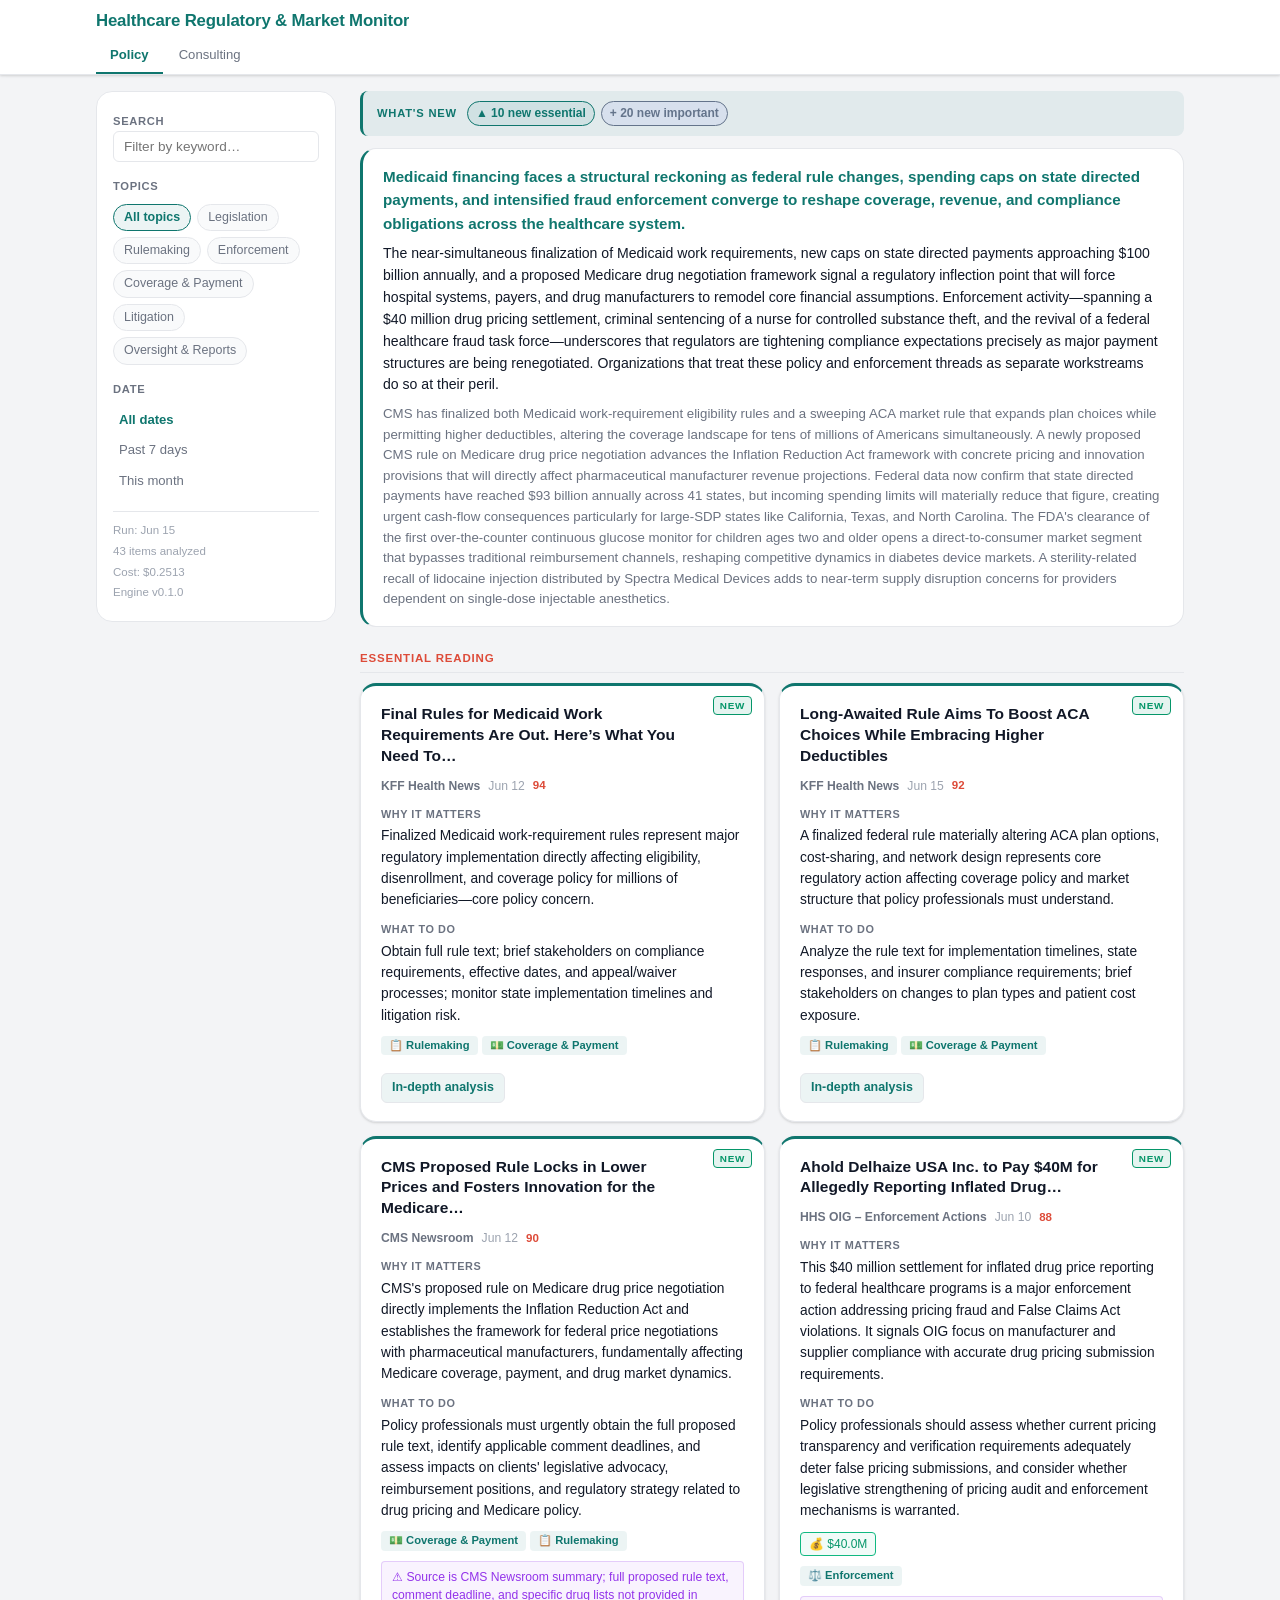
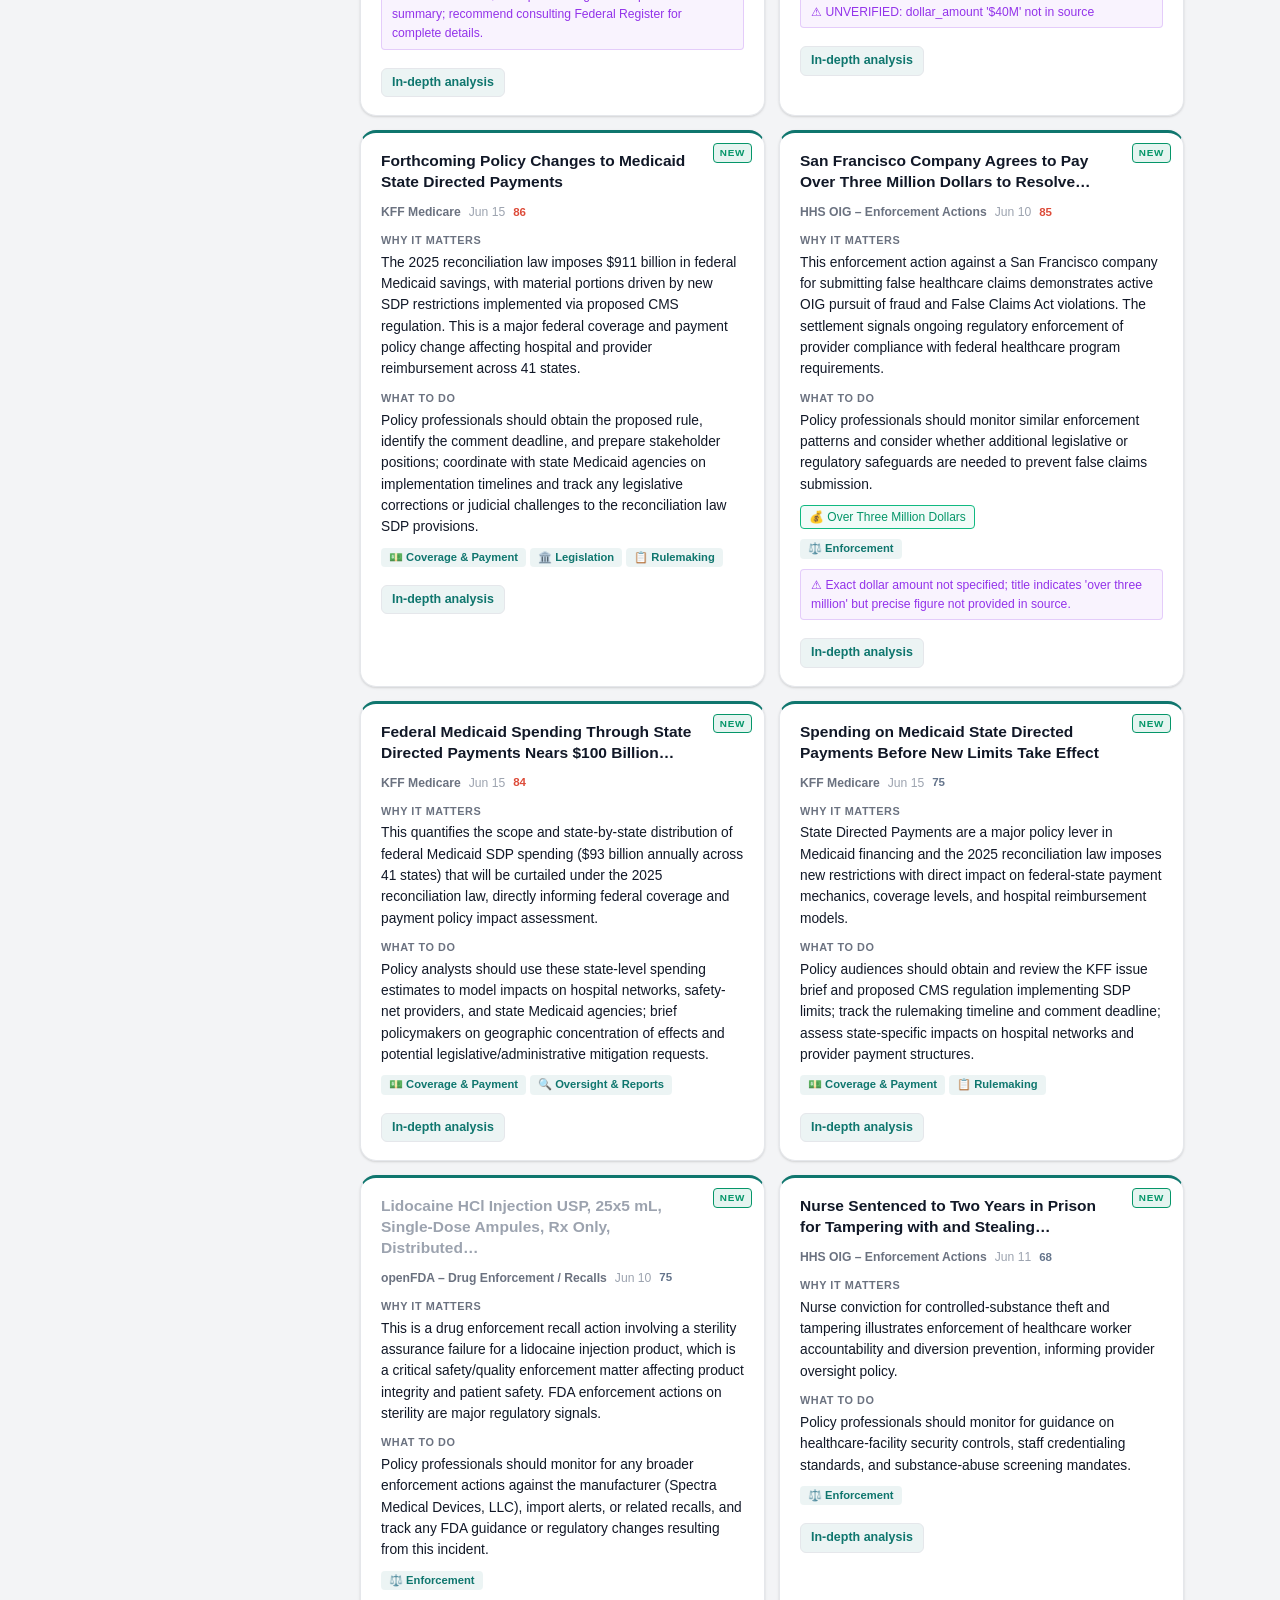
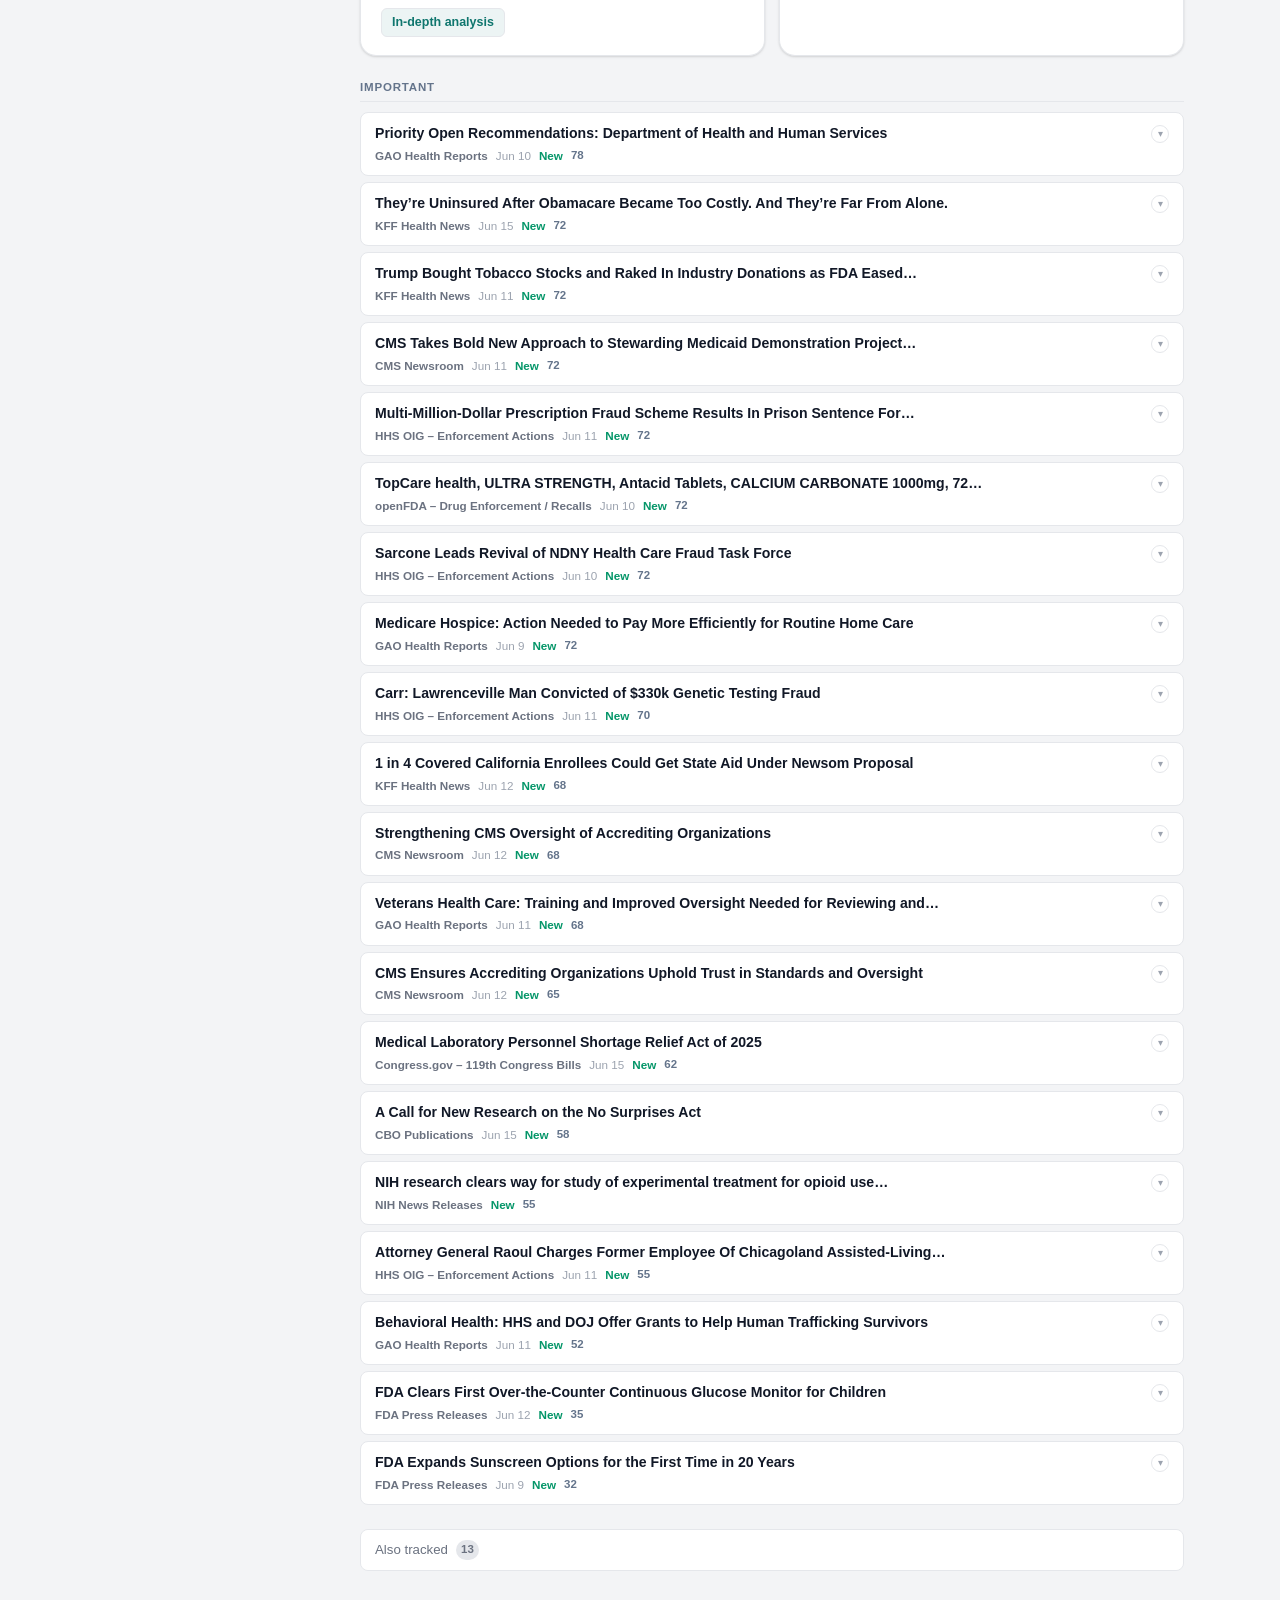
==== commit aa61411e: "Stage 1 finishing: tier colors, tap targets, sort, titles, icons, offline, retention, source alerts " ====
--- a/clients/healthcare-regulatory/artifacts/index.html
+++ b/clients/healthcare-regulatory/artifacts/index.html
@@ -22,9 +22,11 @@
   --surface-alt: #f9fafb;
   --border: #e5e7eb;
 
-  --t1-accent: var(--accent);
-  --t2-accent: #6366f1;
-  --t3-color: var(--text-sec);
+  /* Urgency tier colors — semantic, intentionally decoupled from the brand
+     accent: Essential = warm, Important = neutral, Also tracked = muted. */
+  --t1-accent: #DD4B39;          /* Essential — warm coral (≠ deadline red) */
+  --t2-accent: #64748B;          /* Important — neutral slate */
+  --t3-color: var(--text-sec);   /* Also tracked — muted */
 
   --sig-new: #059669;
   --sig-deadline: #dc2626;
@@ -237,6 +239,25 @@
   margin-bottom: 8px !important;
 }
 
+/* Non-clickable reference (item has no resolvable URL) */
+.nonlink { color: var(--text-muted); cursor: default; text-decoration: none; }
+
+/* Search input */
+.search-input {
+  width: 100%;
+  box-sizing: border-box;
+  padding: 7px 10px;
+  font-size: .85rem;
+  color: var(--text);
+  background: var(--surface);
+  border: 1px solid var(--border);
+  border-radius: var(--radius-sm, 6px);
+}
+.search-input:focus {
+  outline: none;
+  border-color: var(--accent);
+}
+
 /* Category pills */
 .category-pills {
   display: flex;
@@ -732,6 +753,26 @@
 
 @media (min-width: 1120px) {
   .layout { grid-template-columns: 240px 1fr; }
+}
+
+/* ═══════════════════════════════════════════════════════════════════
+   Touch devices: 44px minimum tap targets (WCAG 2.5.5 / Apple HIG).
+   Scoped to coarse pointers so desktop (mouse) stays compact.
+   ═══════════════════════════════════════════════════════════════════ */
+@media (pointer: coarse) {
+  .filter-toggle,
+  .edition-btn,
+  .cat-pill,
+  .deep-btn,
+  .cat-tag,
+  .source-link,
+  .tier3-item a {
+    min-height: 44px;
+    display: inline-flex;
+    align-items: center;
+  }
+  .date-btn { min-height: 44px; display: flex; align-items: center; }
+  .search-input { min-height: 44px; }
 }
 </style>
 </head>
@@ -761,6 +802,12 @@
 
   <div class="layout container" id="main-layout" hidden>
     <aside class="filter-panel" id="filter-panel" aria-label="Filters">
+      <div class="filter-section">
+        <label class="filter-label" for="search-input">Search</label>
+        <input type="search" id="search-input" class="search-input"
+               placeholder="Filter by keyword…" autocomplete="off"
+               aria-label="Filter items by keyword">
+      </div>
       <div class="filter-section" id="category-section">
         <p class="filter-label">Topics</p>
         <div class="category-pills" id="category-pills"></div>
@@ -812,6 +859,7 @@
   activeEdition: null,   // edition id string
   activeCategory: null,  // category string, null = all
   dateFilter: 'all',     // 'all' | 'week' | 'month'
+  searchQuery: '',       // lowercased keyword filter, '' = no filter
   newIds: new Set(),     // item_ids that are new this run
 };
 
@@ -819,6 +867,11 @@
    Boot
    ═══════════════════════════════════════════════════════════════════ */
 document.addEventListener('DOMContentLoaded', () => {
+  // Offline fallback: register the service worker (best-effort; ignored where
+  // unsupported, e.g. the headless test harness has no navigator).
+  if (typeof navigator !== 'undefined' && navigator.serviceWorker) {
+    navigator.serviceWorker.register('sw.js').catch(() => {});
+  }
   const url = window.__DATA_URL || 'run_output.json';
   fetch(url)
     .then(r => {
@@ -921,6 +974,13 @@
 function buildFilterPanel(cfg) {
   refreshCategoryPills(cfg);
   buildDateButtons();
+  const input = document.getElementById('search-input');
+  if (input) {
+    input.addEventListener('input', () => {
+      state.searchQuery = input.value.trim().toLowerCase();
+      render();
+    });
+  }
 }
 
 function refreshCategoryPills(cfg) {
@@ -1010,6 +1070,18 @@
         if (d.getFullYear() !== today.getFullYear() || d.getMonth() !== today.getMonth()) return false;
       }
     }
+    // Keyword: substring match over title, source, and the active edition's analysis
+    if (state.searchQuery) {
+      const ea = item.per_edition && item.per_edition[state.activeEdition];
+      const hay = [
+        item.title,
+        item.source_id,
+        ea && ea.so_what,
+        ea && ea.now_what,
+        ...((ea && ea.categories) || []),
+      ].filter(Boolean).join(' ').toLowerCase();
+      if (!hay.includes(state.searchQuery)) return false;
+    }
     return true;
   });
 }
@@ -1019,9 +1091,18 @@
    ═══════════════════════════════════════════════════════════════════ */
 function render() {
   const items = filteredItems();
-  const t1 = items.filter(i => i.tier === 1);
-  const t2 = items.filter(i => i.tier === 2);
-  const t3 = items.filter(i => i.tier === 3);
+  // Within each tier, most relevant first (by the active edition's score,
+  // falling back to importance_score), tie-broken by most recent.
+  const score = it => {
+    const ea = it.per_edition && it.per_edition[state.activeEdition];
+    return ea ? ea.relevance_score : (it.importance_score || 0);
+  };
+  const byScore = (a, b) =>
+    score(b) - score(a) ||
+    new Date(b.published_at || b.collected_at) - new Date(a.published_at || a.collected_at);
+  const t1 = items.filter(i => i.tier === 1).sort(byScore);
+  const t2 = items.filter(i => i.tier === 2).sort(byScore);
+  const t3 = items.filter(i => i.tier === 3).sort(byScore);
 
   renderWhatsNew(items);
   renderTier1(t1);
@@ -1091,12 +1172,9 @@
 
   // Title
   const titleEl = el('div', 'card-title');
-  const link = el('a');
-  link.href = item.url;
-  link.target = '_blank';
-  link.rel = 'noopener';
-  link.textContent = item.title;
-  titleEl.appendChild(link);
+  const titleLink = safeLink(item.url, cleanTitle(item.title));
+  titleLink.title = item.title;            // full title on hover
+  titleEl.appendChild(titleLink);
   div.appendChild(titleEl);
 
   // Meta row
@@ -1137,16 +1215,8 @@
   if (chips) div.appendChild(chips);
 
   // Category tags
-  if (ea && ea.categories.length) {
-    const tags = el('div', 'cat-tags');
-    ea.categories.forEach(cat => {
-      const t = el('span', 'cat-tag');
-      t.textContent = cat;
-      t.addEventListener('click', () => { state.activeCategory = cat; syncPillStates(cat); render(); });
-      tags.appendChild(t);
-    });
-    div.appendChild(tags);
-  }
+  const fullTags = categoryTags(ea && ea.categories);
+  if (fullTags) div.appendChild(fullTags);
 
   // Confidence note
   if (item.confidence_note) {
@@ -1180,7 +1250,8 @@
   const left = el('div', 'compact-left');
 
   const title = el('div', 'compact-title');
-  title.textContent = item.title;
+  title.textContent = cleanTitle(item.title);
+  title.title = item.title;                 // full title on hover
   left.appendChild(title);
 
   const meta = el('div', 'compact-meta');
@@ -1232,16 +1303,8 @@
     const chips = statChips(item);
     if (chips) detail.appendChild(chips);
 
-    if (ea.categories.length) {
-      const tags = el('div', 'cat-tags');
-      ea.categories.forEach(cat => {
-        const t = el('span', 'cat-tag');
-        t.textContent = cat;
-        t.addEventListener('click', () => { state.activeCategory = cat; syncPillStates(cat); render(); });
-        tags.appendChild(t);
-      });
-      detail.appendChild(tags);
-    }
+    const compactTags = categoryTags(ea.categories);
+    if (compactTags) detail.appendChild(compactTags);
 
     if (item.confidence_note) {
       const note = el('div', 'conf-note');
@@ -1249,12 +1312,7 @@
       detail.appendChild(note);
     }
 
-    const srcLink = el('a', 'source-link');
-    srcLink.href = item.url;
-    srcLink.target = '_blank';
-    srcLink.rel = 'noopener';
-    srcLink.textContent = 'Read source ↗';
-    detail.appendChild(srcLink);
+    detail.appendChild(safeLink(item.url, 'Read source ↗', 'source-link'));
 
     details.appendChild(detail);
   }
@@ -1276,12 +1334,8 @@
   items.forEach(item => {
     const li = el('li', 'tier3-item');
     const dot = el('span', 'tier3-dot');
-    const a = el('a');
-    a.href = item.url;
-    a.target = '_blank';
-    a.rel = 'noopener';
+    const a = safeLink(item.url, cleanTitle(item.title));
     a.title = item.title;
-    a.textContent = item.title;
     li.appendChild(dot);
     li.appendChild(a);
     li.appendChild(deepAnalysisBlock(item));
@@ -1480,6 +1534,68 @@
   return e;
 }
 
+// Render an <a> for an http(s) URL, or a non-clickable <span> for a bare
+// reference (e.g. an openFDA recall id that has no public page) — so item
+// cards never emit dead links.
+function safeLink(url, text, className) {
+  const isUrl = /^https?:\/\//i.test(url || '');
+  const cls = isUrl ? className : (className ? className + ' nonlink' : 'nonlink');
+  const node = el(isUrl ? 'a' : 'span', cls);
+  node.textContent = text;
+  if (isUrl) {
+    node.href = url;
+    node.target = '_blank';
+    node.rel = 'noopener';
+  }
+  return node;
+}
+
+// Tidy a source title for display: collapse whitespace and clamp to ~80 chars
+// on a word boundary with an ellipsis. The full title is kept as the element's
+// hover tooltip by callers. Cleaning happens at display only — stored data is
+// untouched.
+function cleanTitle(t) {
+  const s = String(t || '').replace(/\s+/g, ' ').trim();
+  if (s.length <= 80) return s;
+  const clamped = s.slice(0, 80);
+  const sp = clamped.lastIndexOf(' ');
+  return (sp > 40 ? clamped.slice(0, sp) : clamped).replace(/[\s,;:.-]+$/, '') + '…';
+}
+
+// Generic icon for a category, by keyword. Keywords are generic category-type
+// words (not client/industry terms), so this stays config-agnostic.
+function categoryIcon(cat) {
+  const c = String(cat || '').toLowerCase();
+  const map = [
+    [/enforc|litigat|legal|court|settlement/, '⚖️'],
+    [/deadline|comment period/, '⏰'],
+    [/payment|reimburs|pricing|cost|funding|budget|appropriat/, '💵'],
+    [/clearance|approval|device|drug|biologic/, '✅'],
+    [/market|m&a|merger|acquisition|moves/, '📈'],
+    [/legislat|bill|congress|statut/, '🏛️'],
+    [/rule|regulat|guidance|policy/, '📋'],
+    [/coverage/, '🛡️'],
+    [/oversight|report|audit/, '🔍'],
+    [/safety|recall|risk/, '⚠️'],
+  ];
+  for (const [re, icon] of map) if (re.test(c)) return icon;
+  return '🏷️';
+}
+
+// Clickable category tags for an item — shared by the full and compact cards.
+// Returns the tags container, or null when there are no categories.
+function categoryTags(categories) {
+  if (!categories || !categories.length) return null;
+  const tags = el('div', 'cat-tags');
+  categories.forEach(cat => {
+    const t = el('span', 'cat-tag');
+    t.textContent = categoryIcon(cat) + ' ' + cat;
+    t.addEventListener('click', () => { state.activeCategory = cat; syncPillStates(cat); render(); });
+    tags.appendChild(t);
+  });
+  return tags;
+}
+
 // Minimal HTML escaping — use for all untrusted strings inserted as innerHTML
 function esc(s) {
   if (s == null) return '';
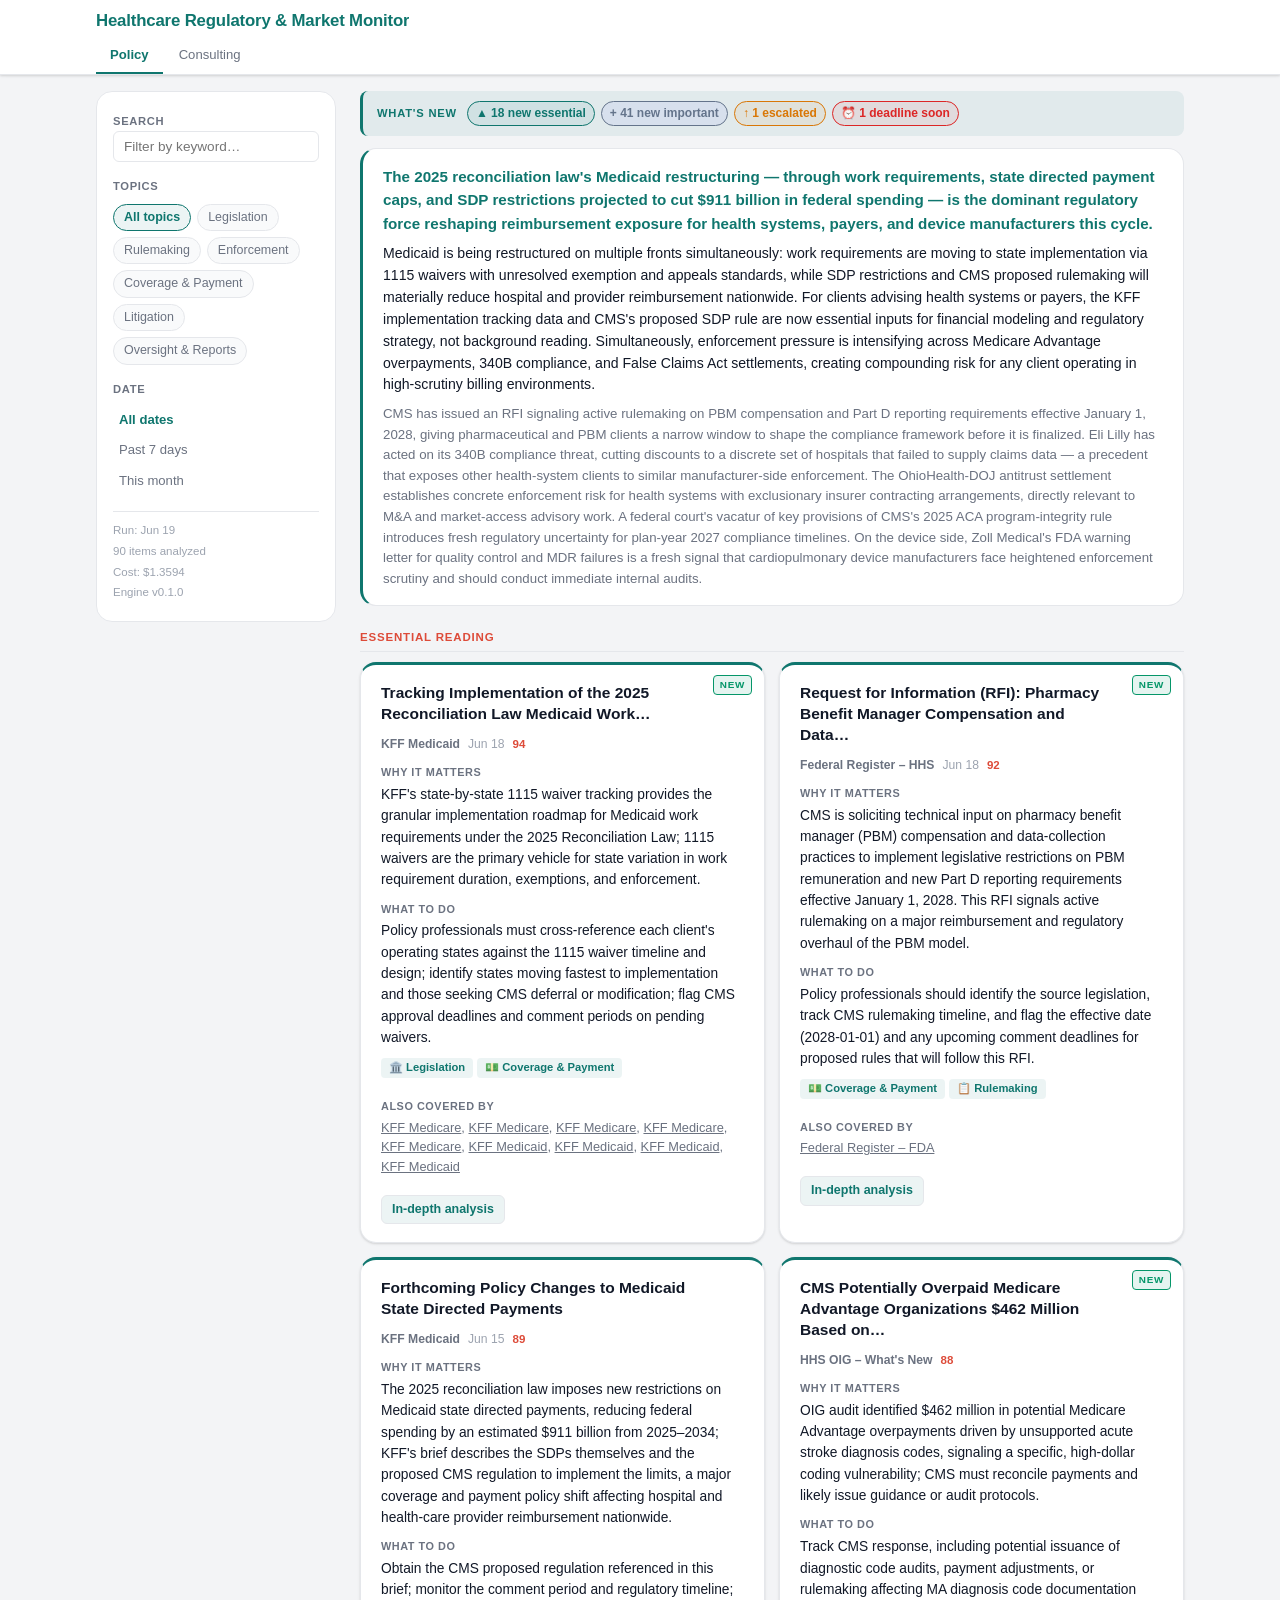
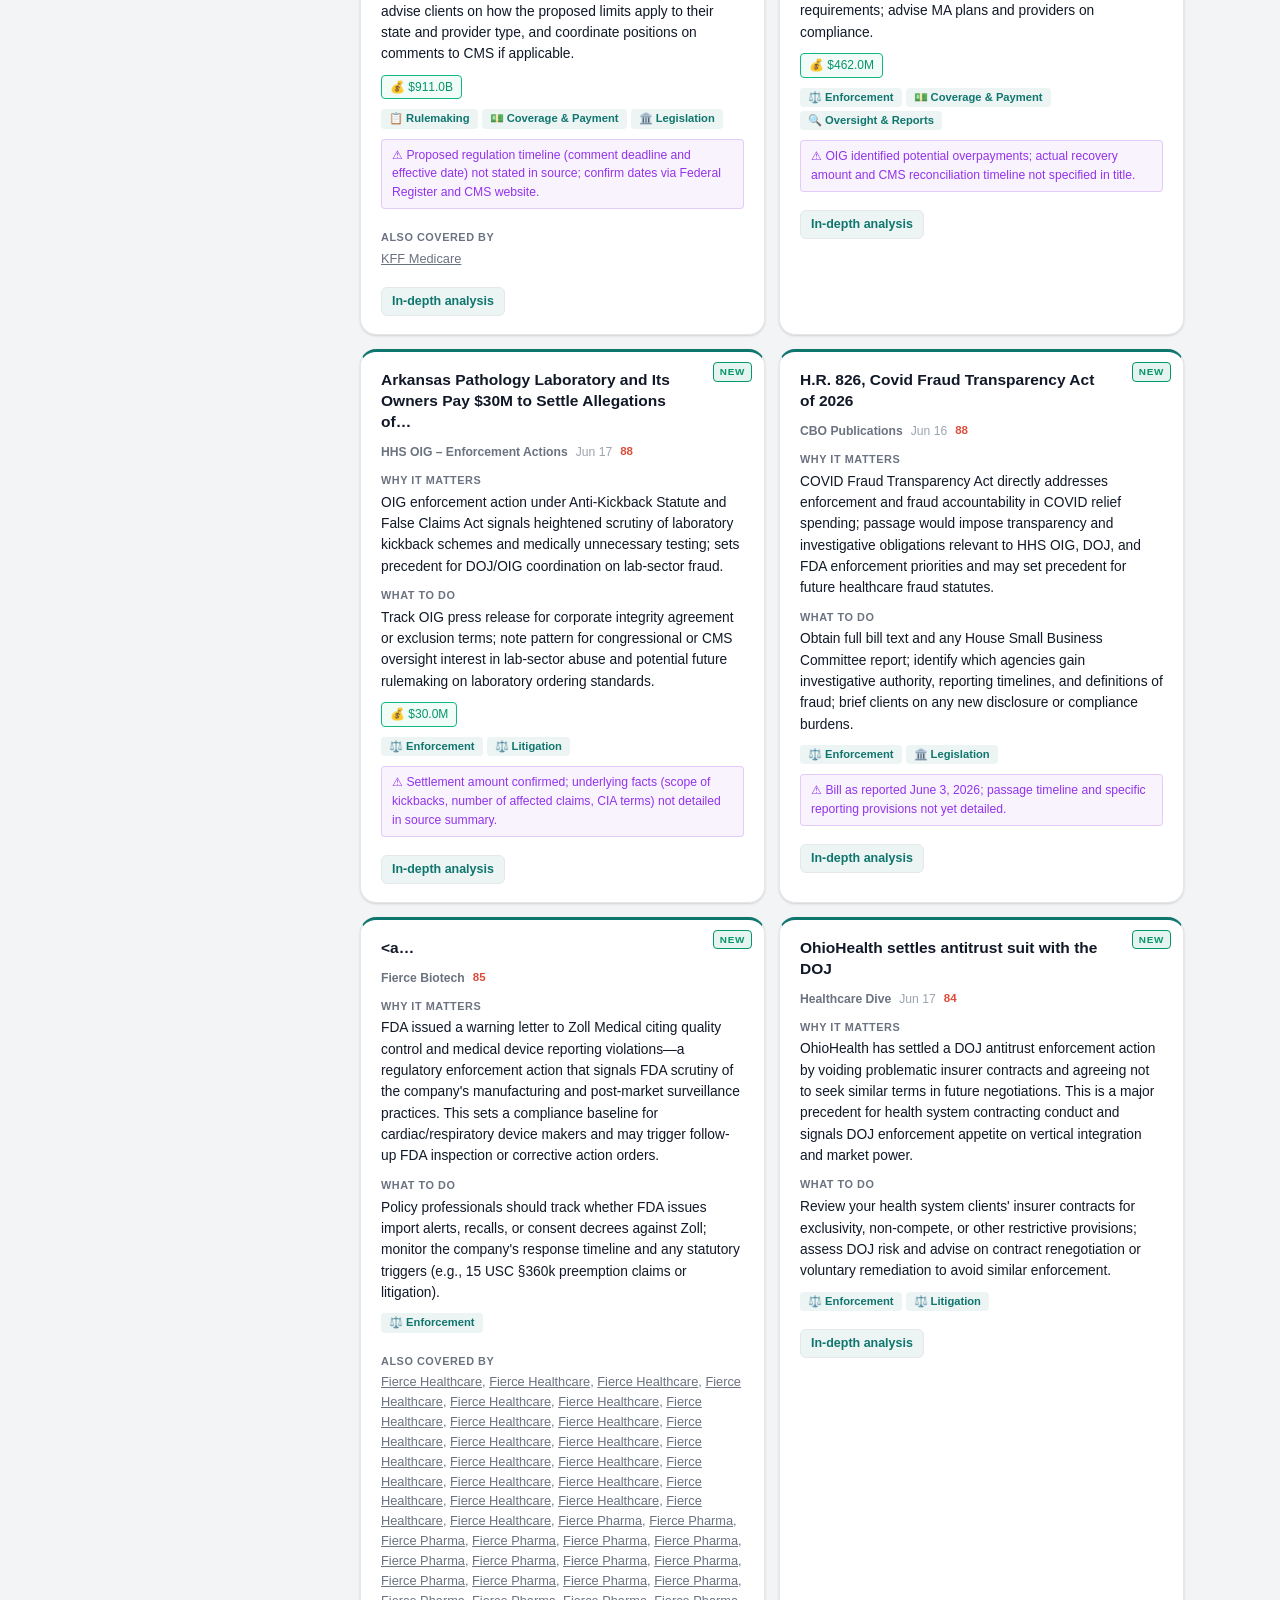
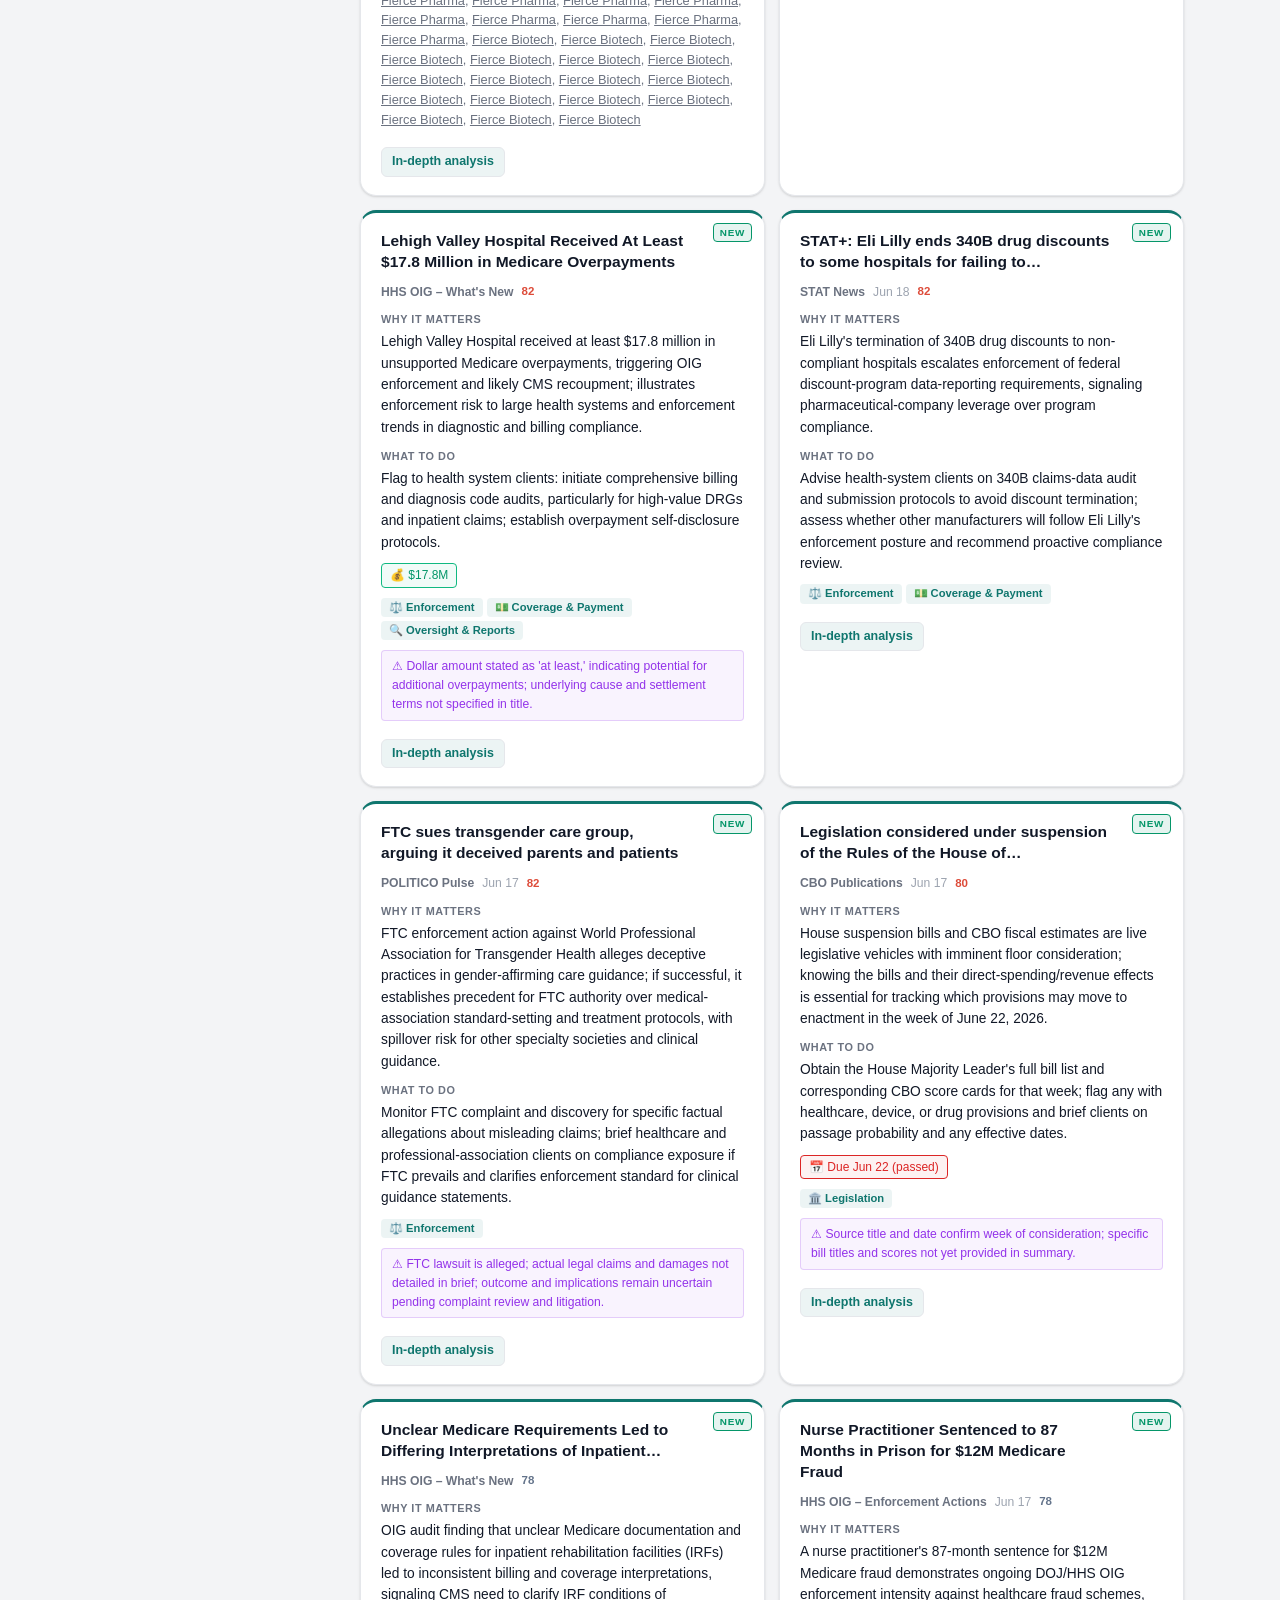
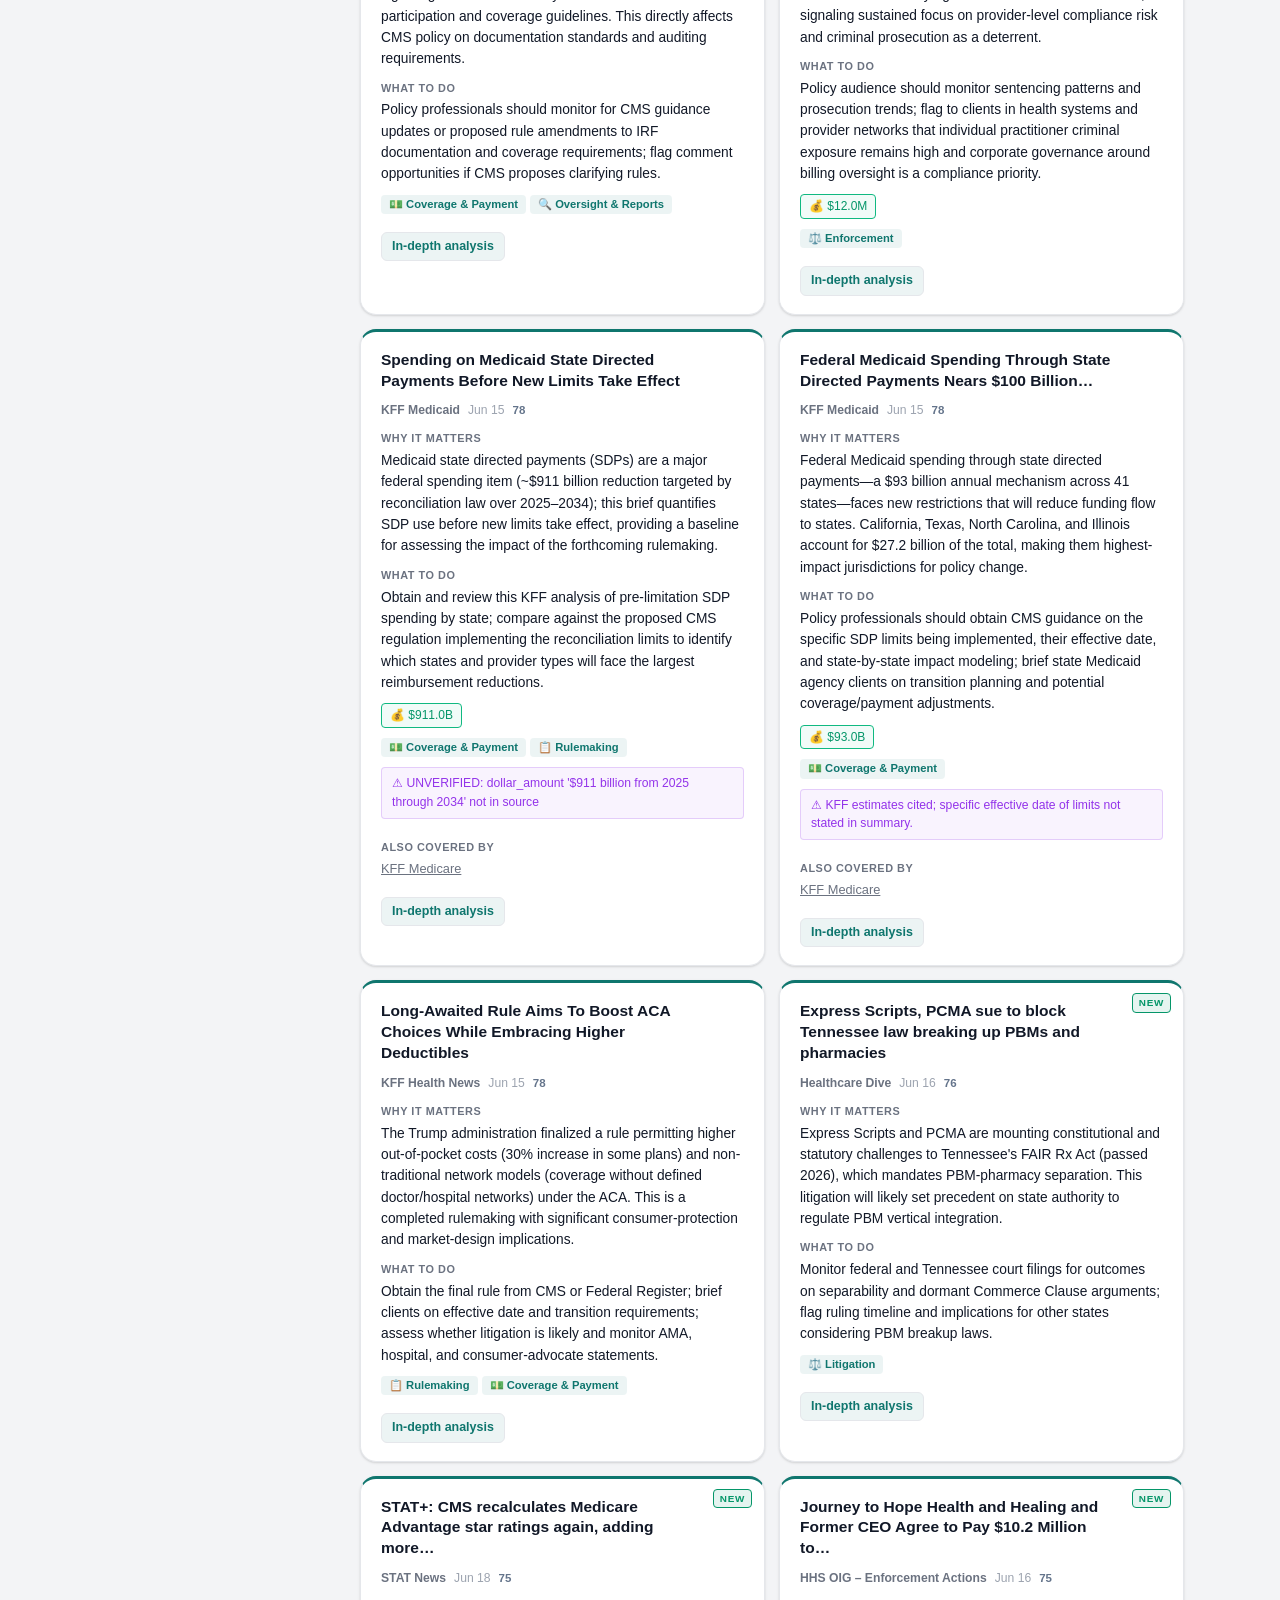
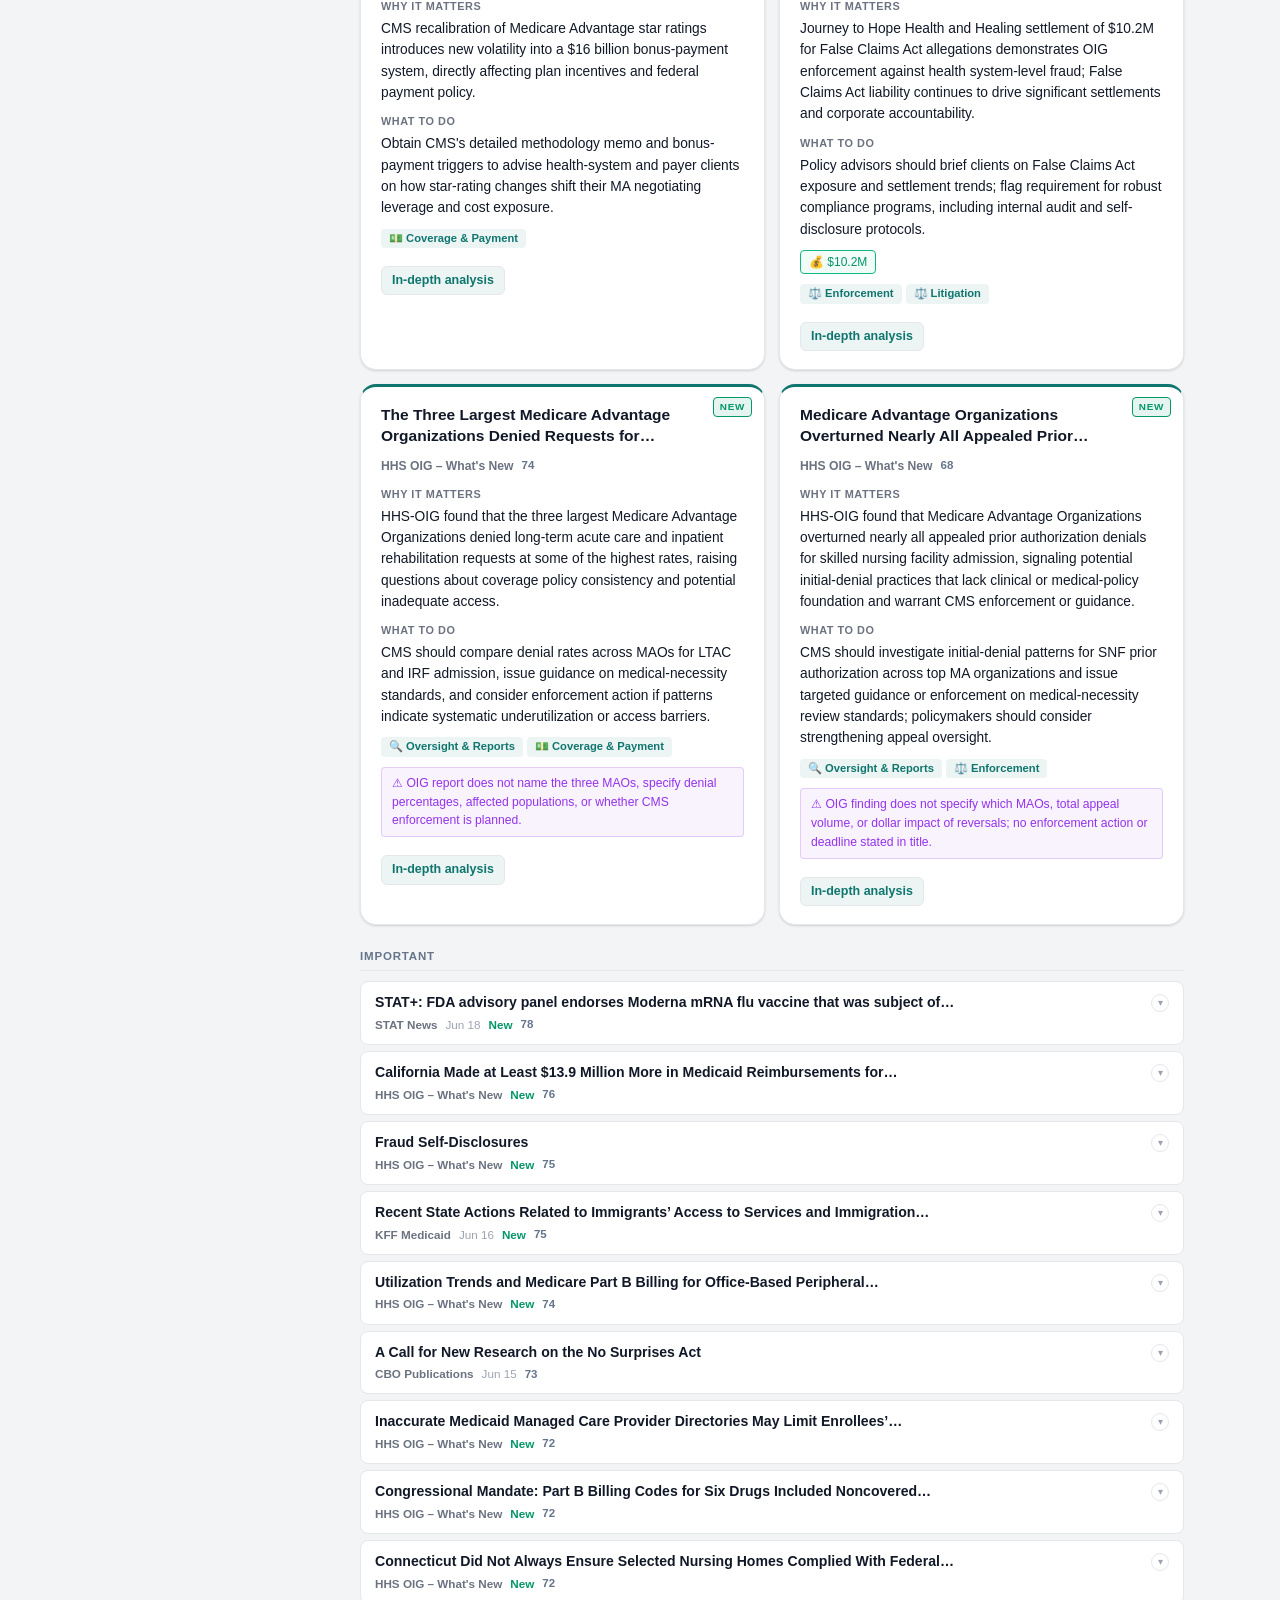
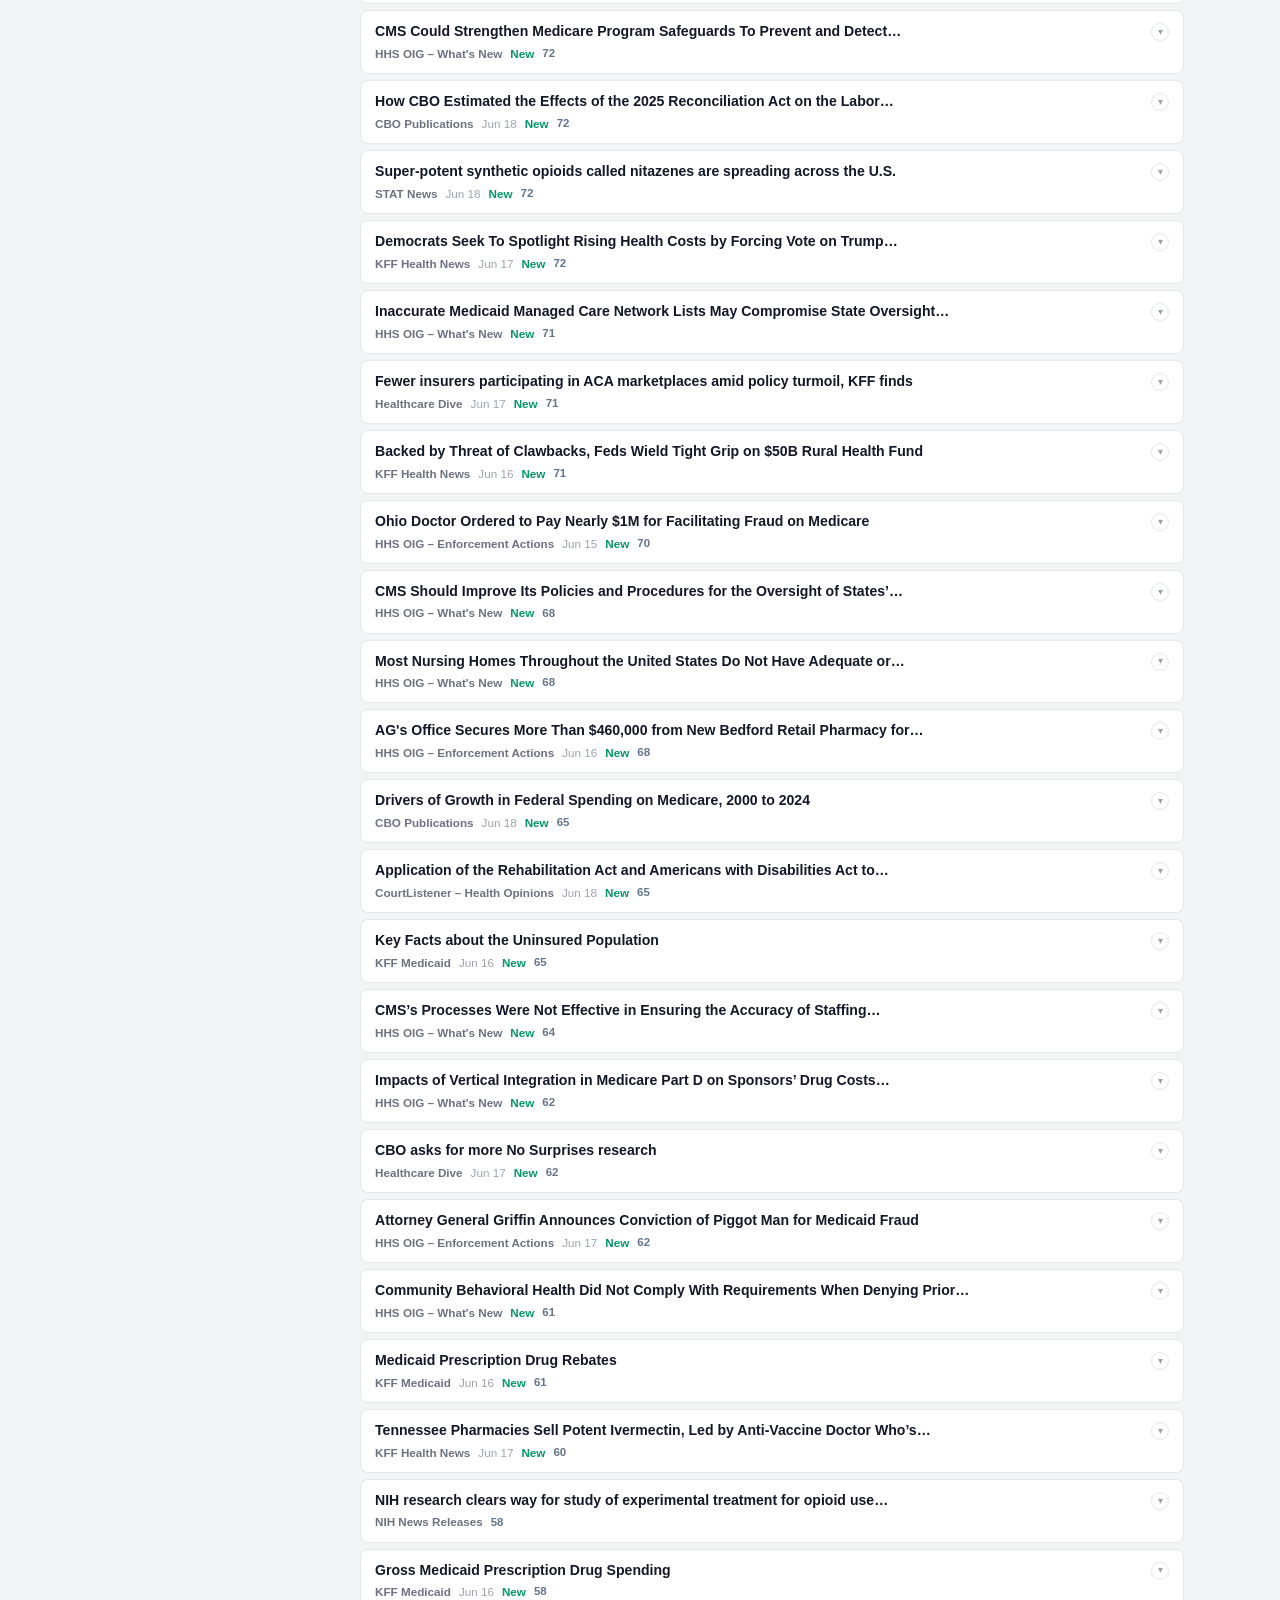
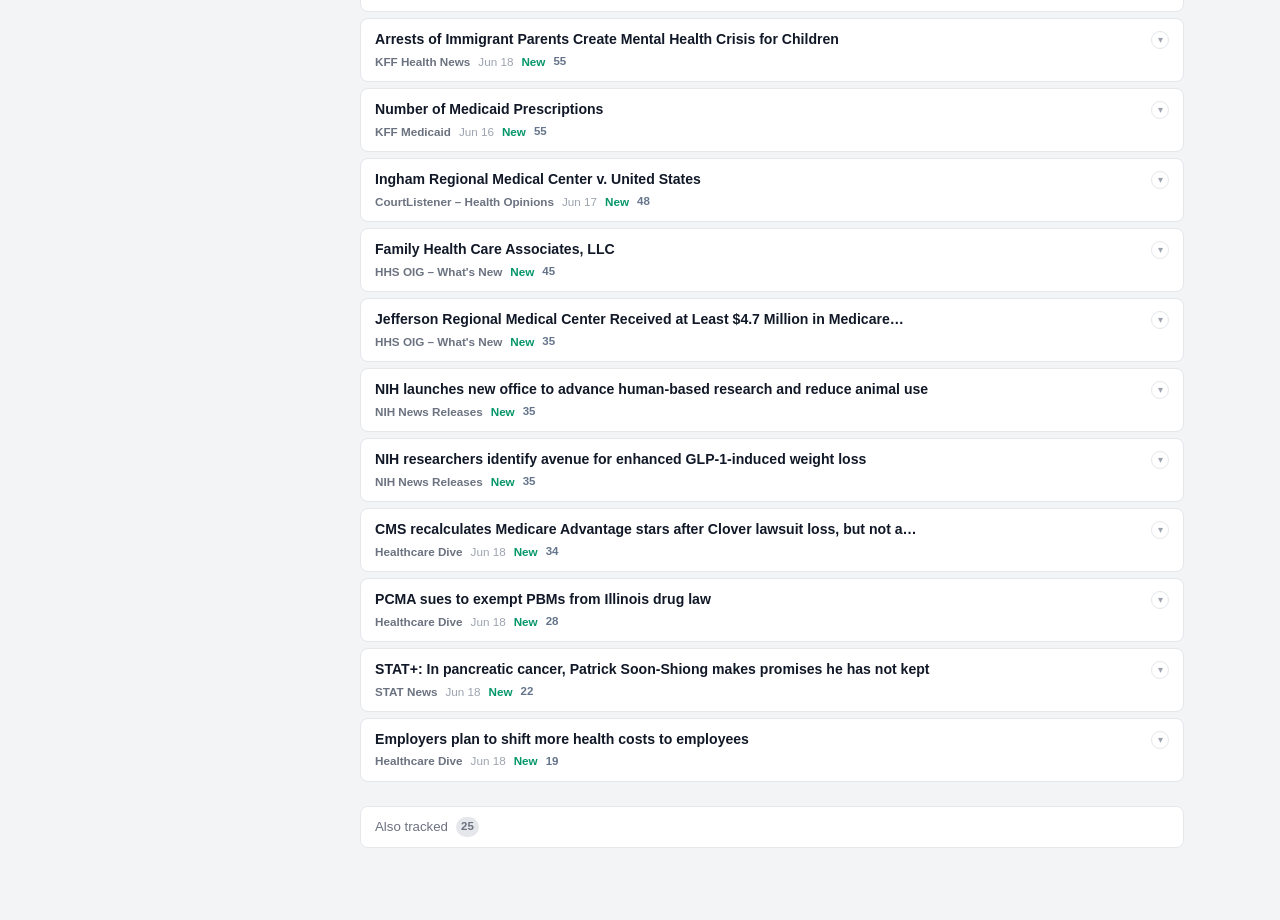
==== commit b77bfe65: "chore: healthcare-regulatory artifacts 2026-06-19T18:12:28Z [skip ci]" ====
--- a/clients/healthcare-regulatory/artifacts/index.html
+++ b/clients/healthcare-regulatory/artifacts/index.html
@@ -470,6 +470,16 @@
 
 .so-what, .now-what { margin-bottom: 10px; }
 .now-what { margin-bottom: 0; }
+
+/* "Also covered by" — secondary sources collapsed under a grouping primary */
+.also-covered {
+  margin-top: 10px;
+  font-size: .8rem;
+  color: var(--text-sec);
+}
+.also-covered .also-link { color: var(--text-sec); text-decoration: underline; }
+.also-covered .also-link:hover { color: var(--text); }
+.also-covered .nonlink { color: var(--text-sec); }
 
 /* Stat chips strip */
 .stat-chips {
@@ -1225,6 +1235,9 @@
     div.appendChild(note);
   }
 
+  const also = alsoCoveredBy(item);
+  if (also) div.appendChild(also);
+
   div.appendChild(deepAnalysisBlock(item));
   return div;
 }
@@ -1311,6 +1324,9 @@
       note.textContent = '⚠ ' + item.confidence_note;
       detail.appendChild(note);
     }
+
+    const also = alsoCoveredBy(item);
+    if (also) detail.appendChild(also);
 
     detail.appendChild(safeLink(item.url, 'Read source ↗', 'source-link'));
 
@@ -1550,6 +1566,25 @@
   return node;
 }
 
+// "Also covered by: src, src" — the secondary sources collapsed under this
+// primary item by same-event grouping. Each is a safeLink (full headline on
+// hover). Returns null when the item is not a grouping primary.
+function alsoCoveredBy(item) {
+  const refs = (item && item.also_covered_by) || [];
+  if (!refs.length) return null;
+  const wrap = el('div', 'also-covered');
+  const label = el('span', 'analysis-label');
+  label.textContent = 'Also covered by';
+  wrap.appendChild(label);
+  refs.forEach((r, i) => {
+    if (i) wrap.appendChild(document.createTextNode(', '));
+    const link = safeLink(r.url, r.source_id, 'also-link');
+    link.title = r.title;
+    wrap.appendChild(link);
+  });
+  return wrap;
+}
+
 // Tidy a source title for display: collapse whitespace and clamp to ~80 chars
 // on a word boundary with an ellipsis. The full title is kept as the element's
 // hover tooltip by callers. Cleaning happens at display only — stored data is
